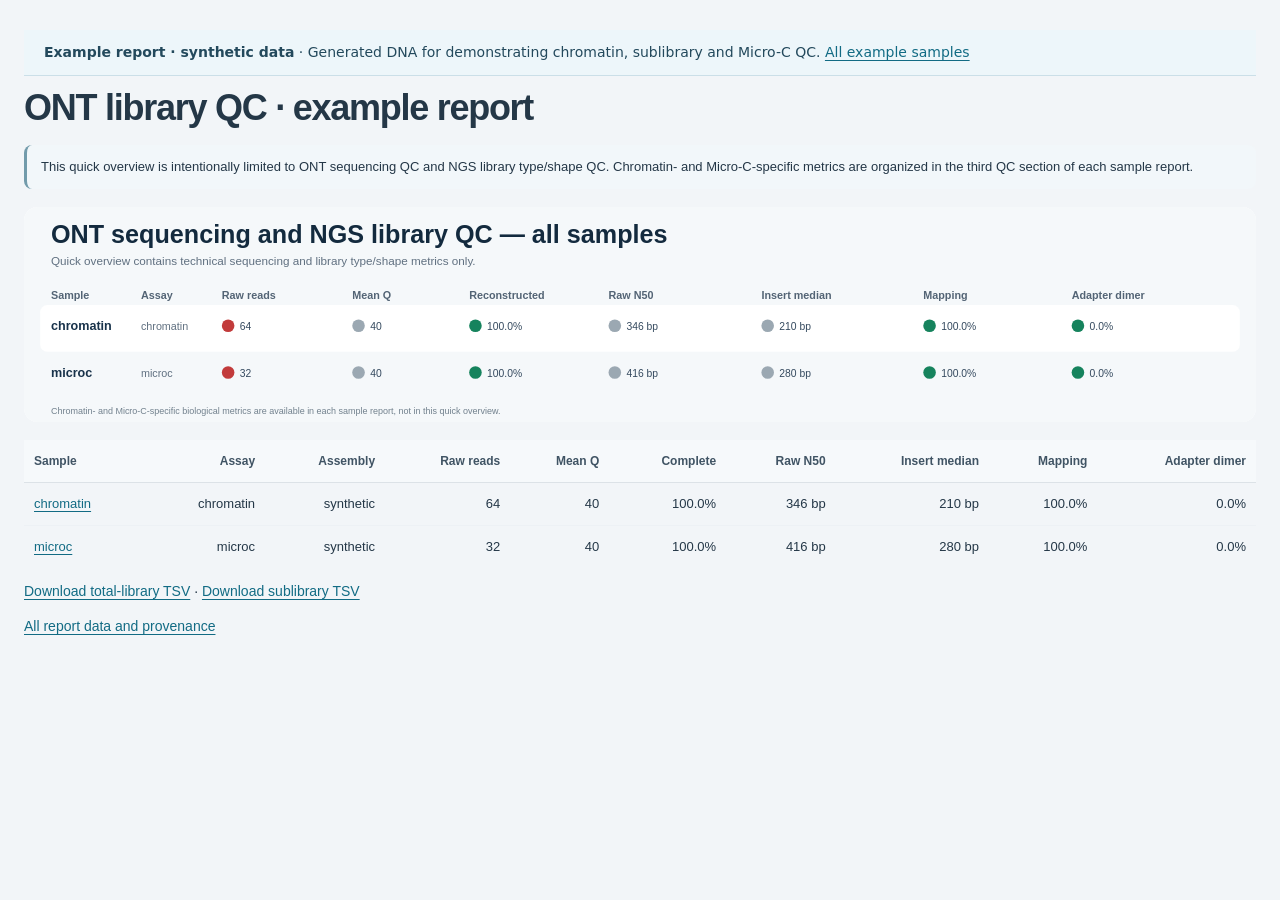
==== example_report/index.html @ fcebace3 "Add ONT library QC Snakemake workflow Initial import of a complete Snakemake-based ONT library QC pi" ====
<!doctype html><html><head><meta charset='utf-8'><title>ONT library QC</title><style>
.extension-figure{margin:22px 0;max-width:1150px}.extension-figure img{width:100%;height:auto;display:block}.extension-figure figcaption{font-weight:600;margin-bottom:8px}
.table-scroll{overflow-x:auto;max-width:100%}.profile-scope{margin:24px 0 38px}
.plot-card{margin:0;min-width:0;padding:14px;background:#fff;border:1px solid #e3e9ee;border-radius:12px}
.analysis-plots .plot-card img{height:350px;object-fit:contain}
.chromosome-detail{border:1px solid #e3e9ee;border-radius:10px;padding:12px 16px;margin:0 0 24px;background:#fafcfd}
.chromosome-detail summary{cursor:pointer;color:#405e73;font-weight:600}.chromosome-detail p{font-size:13px;color:#667783;line-height:1.5}
.chromosome-detail img{width:100%;display:block;background:white;margin-top:12px}
.metric-status{border-bottom:0!important}.metric-status:focus-visible{outline:2px solid #527a91;outline-offset:4px;border-radius:3px}
@media(max-width:760px){.profile-scope .plots,.plots{grid-template-columns:minmax(0,1fr);gap:14px}.plot-card{padding:8px}.profile-scope .analysis-plots .plot-card img{height:auto}}
:root{font-family:Arial,Helvetica,sans-serif;color:#203040;background:#fff}
body{font-family:Arial,Helvetica,sans-serif;font-size:15px;max-width:1380px;margin:28px auto;padding:0 18px;color:#222}
h1,h2,h3,table,button,input{font-family:Arial,Helvetica,sans-serif}
a{color:#176B91}.plots{display:grid;grid-template-columns:repeat(2,minmax(0,1fr));gap:22px;margin-bottom:22px}.plots img,.summary-plot{width:100%;display:block}
table{border-collapse:collapse;width:100%;font-variant-numeric:tabular-nums}th,td{border-bottom:1px solid #dce2e7;padding:9px 10px;text-align:right;vertical-align:middle}th:first-child,td:first-child{text-align:left}th{background:#f2f4f6;color:#405464}tr:hover{background:#f8fafb}
.traffic-grid{display:grid;grid-template-columns:repeat(auto-fit,minmax(280px,1fr));gap:14px;margin:18px 0}.scope-card{border:1px solid #dce3e8;border-radius:12px;padding:10px 14px;background:#fafcfd;box-shadow:0 2px 10px #1730420d}.scope-card h3{margin:3px 0 9px}.traffic{display:grid;grid-template-columns:18px 1fr auto;gap:8px;align-items:center;padding:6px 0;border-top:1px solid #edf1f3}.traffic em{font-size:12px;font-style:normal;color:#536475}.light{display:inline-block;width:13px;height:13px;border-radius:50%;box-shadow:inset 0 0 0 1px #0002,0 0 0 3px #fff}.light.green{background:#16835D}.light.amber{background:#E2A12A}.light.red{background:#C23B3B}.light.gray{background:#9BA8B2}.note{padding:12px 14px;background:#f2f6f8;border-left:4px solid #527a91;line-height:1.55}.pass{color:#177245;font-weight:700}.fail{color:#b22222;font-weight:700}.warn{color:#b06b00;font-weight:700}code{background:#eee;padding:2px 4px}
.identity-panel{display:grid;grid-template-columns:minmax(260px,.8fr) minmax(420px,1.4fr);gap:14px;margin:16px 0 18px}.identity-card{border:1px solid #dce3e8;border-radius:12px;overflow:hidden;background:white;box-shadow:0 3px 14px #17304210}.identity-card h3{margin:0;padding:11px 14px;background:linear-gradient(100deg,#173f57,#2c7180);color:white;font-size:15px}.identity-grid{display:grid;grid-template-columns:1fr 1fr}.identity-item{padding:11px 14px;border-bottom:1px solid #edf1f3}.identity-item:nth-child(odd){border-right:1px solid #edf1f3}.identity-item small{display:block;color:#6a7a86;margin-bottom:4px}.identity-item strong{color:#173042}.mode-badge{display:inline-block;padding:3px 9px;border-radius:999px;background:#e3f1ec;color:#116145;font-size:12px}.pair-table th,.pair-table td{text-align:left;padding:8px 10px;font-size:13px}.pair-table th:last-child,.pair-table td:last-child{text-align:right}.cutoff-note{padding:8px 12px;color:#667783;font-size:11px;background:#f8fafb}
.metric-tip{cursor:help;border-bottom:1px dotted #607080}.metric-tip b{font-size:11px;color:#668094}
#metric-tooltip{position:fixed;z-index:10000;box-sizing:border-box;width:310px;max-width:calc(100vw - 16px);max-height:calc(100vh - 16px);overflow:auto;padding:10px 12px;border-radius:6px;background:#173042;color:white;font-size:12px;font-weight:400;line-height:1.45;box-shadow:0 4px 15px #0003;text-align:left;pointer-events:none}
.unavailable-reason{display:block;font-size:11px;font-weight:400;color:#667783;max-width:245px;line-height:1.4}
.reference-interval{white-space:nowrap;color:#586A77;font-size:13px}.metric-cell{min-width:155px}.metric-reading{display:flex;align-items:center;gap:8px;justify-content:flex-end;font-weight:650}
@media(max-width:850px){body{margin:12px auto}.identity-panel{grid-template-columns:1fr}.metric-cell{min-width:110px}th,td{padding:7px 5px;font-size:12px}}
:root{font-family:Inter,ui-sans-serif,-apple-system,BlinkMacSystemFont,"Segoe UI",sans-serif;color:#203544;background:#f2f5f8;scroll-behavior:smooth;scroll-padding-top:85px}
body{max-width:1380px;margin:30px auto 60px;padding:0 24px;font-family:inherit;font-size:14px;line-height:1.5;color:#243747}
h1,h2,h3,table,button,input,select{font-family:inherit}h1{letter-spacing:-.035em;font-size:36px;margin:5px 0 10px}h2{font-size:23px;letter-spacing:-.025em;margin:3px 0 18px}h3{font-size:18px;color:#234253}a{color:#126b84;text-underline-offset:3px}
.report-hero{padding:30px 34px;border-radius:20px;background:linear-gradient(115deg,#173c50,#256779);color:white;box-shadow:0 10px 30px #18395016}.report-hero a{color:#c6e5ef}.report-hero .eyebrow{color:#b4d7e2}.report-hero p{margin:0;color:#cee1e8}.eyebrow{font-size:10px;letter-spacing:.13em;font-weight:750;color:#59808e}.hero-meta{display:flex;gap:12px;flex-wrap:wrap;margin-top:18px}.hero-meta span{border:1px solid #ffffff30;border-radius:20px;padding:4px 12px;font-size:12px}
.report-nav{display:flex;flex-wrap:wrap;gap:6px;position:sticky;top:0;z-index:20;background:#f2f5f8f5;backdrop-filter:blur(10px);padding:12px 0;margin:8px 0 16px;border-bottom:1px solid #dce6ed}.report-nav a{font-size:12px;font-weight:650;text-decoration:none;padding:7px 12px;border-radius:8px}.report-nav a:hover{background:#dfeaf0}
.report-section{background:#fff;border:1px solid #e0e8ee;border-radius:16px;padding:26px;margin:20px 0;box-shadow:0 3px 16px #23445605;scroll-margin-top:90px}.muted{color:#647987;font-size:13px}.report-section>p{max-width:1100px}.section-heading{margin-bottom:16px}
.scope-card{background:#fff;border:1px solid #dce7ed;border-radius:14px;padding:15px 18px;box-shadow:none}.scope-card h3{font-size:14px;color:#607a8b}.traffic{padding:10px 0;grid-template-columns:16px 1fr auto}.traffic b{font-size:13px}.traffic em{font-size:11px;text-transform:uppercase;letter-spacing:.035em}.traffic-grid{gap:16px;margin:20px 0}
.plot-card{border:1px solid #e7edf2;border-radius:12px;padding:10px}.plots{gap:20px}.profile-scope{border-top:1px solid #e4ecf1;padding-top:10px}.size-plots img{min-height:240px}.analysis-plots .plot-card img{height:340px}.custom-static{display:block;width:100%;max-width:1050px;margin:auto}
.metric-group{margin:16px 0;border:1px solid #e4ecf1;border-radius:10px;overflow:hidden}.metric-group summary{padding:13px 16px;font-weight:650;cursor:pointer;background:#f8fafc}.metric-group .table-scroll{padding:0 12px}table{font-size:13px}th{background:#f6f9fb;font-size:12px;font-weight:650;padding:12px 10px}td{padding:11px 10px;border-bottom:1px solid #edf1f5}tr:last-child td{border-bottom:0}.metric-reading{font-weight:600}.light{width:10px;height:10px;box-shadow:0 0 0 3px #f1f5f7}.metric-tip b{display:inline-flex;align-items:center;justify-content:center;width:15px;height:15px;border-radius:50%;background:#eaf1f5;color:#547789;font-size:10px}.info-icon{display:inline-flex;align-items:center;justify-content:center;border:1px solid #c5d8e2!important;width:19px;height:19px;border-radius:50%;font-size:12px;font-weight:600;margin-left:7px;color:#4d7586;vertical-align:middle}
.identity-panel{margin-bottom:20px}.identity-card{box-shadow:none}.identity-card h3{background:#f0f6f9;color:#285268;font-size:13px}.adapter-context{padding:14px 18px;background:#f0f6f9;border-radius:10px;margin:16px 0}.adapter-context code{background:#deebf2;color:#244f67;border-radius:4px}.note{border-radius:8px;background:#f2f7fa;font-size:13px;border-left:3px solid #729bab}
.custom-controls{display:flex;align-items:end;flex-wrap:wrap;gap:16px;background:#f5f8fa;padding:16px;border-radius:10px}.custom-controls label{display:grid;gap:6px;font-size:12px;color:#466677}.custom-controls label:has(input[type=checkbox]){display:block;max-width:240px}button,select{border:1px solid #c9dbe5;border-radius:7px;padding:9px 12px;background:white;color:#285166;font-size:13px}button{background:#176d85;color:white;border-color:#176d85;cursor:pointer}button:hover{background:#205366}input[type=file]{font-size:12px;max-width:290px}.report-section details>summary{cursor:pointer;color:#416678;font-size:13px}.report-section details>p{color:#667e8c;font-size:12px;line-height:1.6}#custom-output svg{width:100%;display:block}#custom-downloads{display:flex;gap:18px;padding-bottom:15px}.report-footer{color:#647987;padding:14px 5px;font-size:12px}.table-scroll{border-radius:8px}.summary-plot{background:#fff;border-radius:14px;margin:18px 0}
@media(max-width:850px){body{padding:0 12px}.report-hero{padding:22px}.report-section{padding:16px}h1{font-size:28px}.report-nav{position:relative}.size-plots img{min-height:0}.identity-panel{grid-template-columns:1fr}.plots{grid-template-columns:minmax(0,1fr)}.analysis-plots .plot-card img{height:auto}.traffic-grid{grid-template-columns:1fr}}
@media print{.report-nav,.custom-controls,#custom-downloads{display:none}.report-section,.report-hero{box-shadow:none;break-inside:avoid}body{max-width:none;background:white}.report-hero{color:#173c50;background:white}.report-hero p,.report-hero .eyebrow{color:#466677}.plots img{break-inside:avoid}details{display:block}}

.figure-link{font-size:11px;text-align:right;padding:2px 8px 4px;color:#64808d}

.library-profiles{margin-top:26px;border-top:1px solid #e1e9ee;padding-top:14px;scroll-margin-top:80px}.library-profiles>h3{font-size:20px}.fragment-caption{padding:8px 12px 0;font-size:13px;color:#285166}.fragment-caption p{margin:7px 0 12px;font-size:12px;line-height:1.55;color:#667e8c}.reference-notes{margin:15px 0}.reference-context{font-size:12px}.trace-comparison-note{padding:10px 14px;background:#f4f8fa;border-radius:8px}#library-key-metrics{margin:20px 0}

.primary-size-plots{grid-template-columns:minmax(0,1fr)!important;max-width:1020px;margin-left:auto;margin-right:auto}.primary-size-plots .plot-card{box-sizing:border-box;width:100%}.size-model-note{margin-bottom:12px}.size-profile-downloads{display:flex;flex-wrap:wrap;gap:4px 10px;justify-content:center;margin-top:-8px}
.count-based-details{border:1px solid #dce7ed;border-radius:10px;margin:18px 0 24px;overflow:hidden}.count-based-details>summary{padding:13px 16px;background:#f5f8fa;font-weight:650;cursor:pointer}.count-based-details>summary:focus-visible{outline:2px solid #126b84;outline-offset:-3px}.count-based-details>p{padding:0 16px}.count-based-details .count-size-plots{padding:0 12px 12px;margin-bottom:0}.count-size-plots .full-library-count-card{grid-column:1/-1;width:100%;max-width:1020px;box-sizing:border-box;justify-self:center}
</style></head><body><aside style="background:#edf6fa;border-bottom:1px solid #cbdfe8;padding:12px 20px;font:14px/1.5 system-ui;color:#23495c"><strong>Example report · synthetic data</strong> · Generated DNA for demonstrating chromatin, sublibrary and Micro-C QC. <a href="index.html">All example samples</a></aside><h1>ONT library QC · example report</h1><div class='note'>This quick overview is intentionally limited to ONT sequencing QC and NGS library type/shape QC. Chromatin- and Micro-C-specific metrics are organized in the third QC section of each sample report.</div><img class='summary-plot' src='assets/all_samples_qc.svg' alt='All samples technical QC summary'><table><tr><th>Sample</th><th>Assay</th><th>Assembly</th><th>Raw reads</th><th>Mean Q</th><th>Complete</th><th>Raw N50</th><th>Insert median</th><th>Mapping</th><th>Adapter dimer</th></tr><tr><td><a href='samples/chromatin.html'>chromatin</a></td><td>chromatin</td><td>synthetic</td><td>64</td><td>40</td><td>100.0%</td><td>346 bp</td><td>210 bp</td><td>100.0%</td><td>0.0%</td></tr><tr><td><a href='samples/microc.html'>microc</a></td><td>microc</td><td>synthetic</td><td>32</td><td>40</td><td>100.0%</td><td>416 bp</td><td>280 bp</td><td>100.0%</td><td>0.0%</td></tr></table><p><a href='data/summary/qc_metrics.tsv'>Download total-library TSV</a> · <a href='data/summary/sublibrary_qc_metrics.tsv'>Download sublibrary TSV</a></p><script>
(() => {
  const tip = document.createElement('div');
  tip.id = 'metric-tooltip'; tip.setAttribute('role', 'tooltip'); tip.hidden = true;
  document.body.appendChild(tip);
  let active = null;
  function hide() {
    if (active) active.removeAttribute('aria-describedby');
    active = null; tip.hidden = true;
  }
  function show(target) {
    hide(); active = target;
    tip.textContent = target.dataset.tip;
    tip.hidden = false; tip.style.left = '8px'; tip.style.top = '8px';
    target.setAttribute('aria-describedby', tip.id);
    const r = target.getBoundingClientRect(), t = tip.getBoundingClientRect();
    const w = document.documentElement.clientWidth, h = window.innerHeight;
    const left = Math.max(8, Math.min(r.left, w - t.width - 8));
    const below = r.bottom + 8;
    const top = below + t.height <= h - 8 ? below : Math.max(8, r.top - t.height - 8);
    tip.style.left = left + 'px'; tip.style.top = Math.min(top, Math.max(8, h - t.height - 8)) + 'px';
  }
  document.addEventListener('mouseover', e => { const t = e.target.closest('.metric-tip'); if (t && t !== active) show(t); });
  document.addEventListener('mouseout', e => { if (active && active.contains(e.target) && !active.contains(e.relatedTarget)) hide(); });
  document.addEventListener('focusin', e => { if (e.target.matches('.metric-tip')) show(e.target); });
  document.addEventListener('focusout', e => { if (e.target.matches('.metric-tip')) hide(); });
  document.addEventListener('click', e => { const t = e.target.closest('.metric-tip'); if (t) show(t); else hide(); });
  document.addEventListener('keydown', e => { if (e.key === 'Escape') hide(); });
  window.addEventListener('scroll', hide, true); window.addEventListener('resize', hide);
})();
</script><p><a href="downloads.html">All report data and provenance</a></p></body></html>
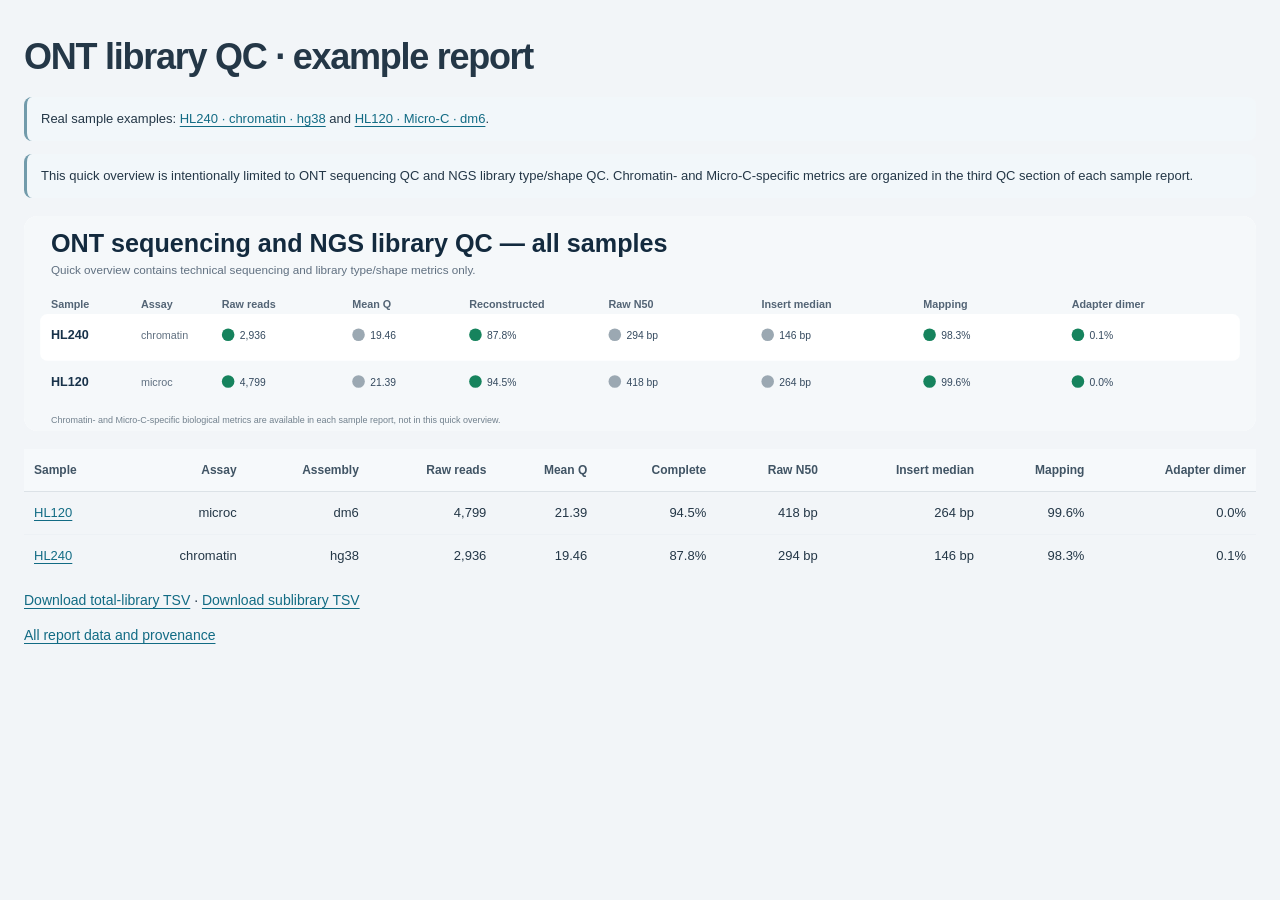
==== commit 263691d2: "Add HL120 and HL240 sample reports Add two example report HTML files: example_report/samples/HL120.h" ====
--- a/example_report/index.html
+++ b/example_report/index.html
@@ -1,4 +1,4 @@
-<!doctype html><html><head><meta charset='utf-8'><title>ONT library QC</title><style>
+<!doctype html><html><head><meta charset='utf-8'><title>ONT QC example · HL240 and HL120</title><style>
 .extension-figure{margin:22px 0;max-width:1150px}.extension-figure img{width:100%;height:auto;display:block}.extension-figure figcaption{font-weight:600;margin-bottom:8px}
 .table-scroll{overflow-x:auto;max-width:100%}.profile-scope{margin:24px 0 38px}
 .plot-card{margin:0;min-width:0;padding:14px;background:#fff;border:1px solid #e3e9ee;border-radius:12px}
@@ -40,7 +40,7 @@
 
 .primary-size-plots{grid-template-columns:minmax(0,1fr)!important;max-width:1020px;margin-left:auto;margin-right:auto}.primary-size-plots .plot-card{box-sizing:border-box;width:100%}.size-model-note{margin-bottom:12px}.size-profile-downloads{display:flex;flex-wrap:wrap;gap:4px 10px;justify-content:center;margin-top:-8px}
 .count-based-details{border:1px solid #dce7ed;border-radius:10px;margin:18px 0 24px;overflow:hidden}.count-based-details>summary{padding:13px 16px;background:#f5f8fa;font-weight:650;cursor:pointer}.count-based-details>summary:focus-visible{outline:2px solid #126b84;outline-offset:-3px}.count-based-details>p{padding:0 16px}.count-based-details .count-size-plots{padding:0 12px 12px;margin-bottom:0}.count-size-plots .full-library-count-card{grid-column:1/-1;width:100%;max-width:1020px;box-sizing:border-box;justify-self:center}
-</style></head><body><aside style="background:#edf6fa;border-bottom:1px solid #cbdfe8;padding:12px 20px;font:14px/1.5 system-ui;color:#23495c"><strong>Example report · synthetic data</strong> · Generated DNA for demonstrating chromatin, sublibrary and Micro-C QC. <a href="index.html">All example samples</a></aside><h1>ONT library QC · example report</h1><div class='note'>This quick overview is intentionally limited to ONT sequencing QC and NGS library type/shape QC. Chromatin- and Micro-C-specific metrics are organized in the third QC section of each sample report.</div><img class='summary-plot' src='assets/all_samples_qc.svg' alt='All samples technical QC summary'><table><tr><th>Sample</th><th>Assay</th><th>Assembly</th><th>Raw reads</th><th>Mean Q</th><th>Complete</th><th>Raw N50</th><th>Insert median</th><th>Mapping</th><th>Adapter dimer</th></tr><tr><td><a href='samples/chromatin.html'>chromatin</a></td><td>chromatin</td><td>synthetic</td><td>64</td><td>40</td><td>100.0%</td><td>346 bp</td><td>210 bp</td><td>100.0%</td><td>0.0%</td></tr><tr><td><a href='samples/microc.html'>microc</a></td><td>microc</td><td>synthetic</td><td>32</td><td>40</td><td>100.0%</td><td>416 bp</td><td>280 bp</td><td>100.0%</td><td>0.0%</td></tr></table><p><a href='data/summary/qc_metrics.tsv'>Download total-library TSV</a> · <a href='data/summary/sublibrary_qc_metrics.tsv'>Download sublibrary TSV</a></p><script>
+</style></head><body><h1>ONT library QC · example report</h1><p class='note'>Real sample examples: <a href='samples/HL240.html'>HL240 · chromatin · hg38</a> and <a href='samples/HL120.html'>HL120 · Micro-C · dm6</a>.</p><div class='note'>This quick overview is intentionally limited to ONT sequencing QC and NGS library type/shape QC. Chromatin- and Micro-C-specific metrics are organized in the third QC section of each sample report.</div><img class='summary-plot' src='assets/all_samples_qc.svg' alt='All samples technical QC summary'><table><tr><th>Sample</th><th>Assay</th><th>Assembly</th><th>Raw reads</th><th>Mean Q</th><th>Complete</th><th>Raw N50</th><th>Insert median</th><th>Mapping</th><th>Adapter dimer</th></tr><tr><td><a href='samples/HL120.html'>HL120</a></td><td>microc</td><td>dm6</td><td>4,799</td><td>21.39</td><td>94.5%</td><td>418 bp</td><td>264 bp</td><td>99.6%</td><td>0.0%</td></tr><tr><td><a href='samples/HL240.html'>HL240</a></td><td>chromatin</td><td>hg38</td><td>2,936</td><td>19.46</td><td>87.8%</td><td>294 bp</td><td>146 bp</td><td>98.3%</td><td>0.1%</td></tr></table><p><a href='data/summary/qc_metrics.tsv'>Download total-library TSV</a> · <a href='data/summary/sublibrary_qc_metrics.tsv'>Download sublibrary TSV</a></p><script>
 (() => {
   const tip = document.createElement('div');
   tip.id = 'metric-tooltip'; tip.setAttribute('role', 'tooltip'); tip.hidden = true;
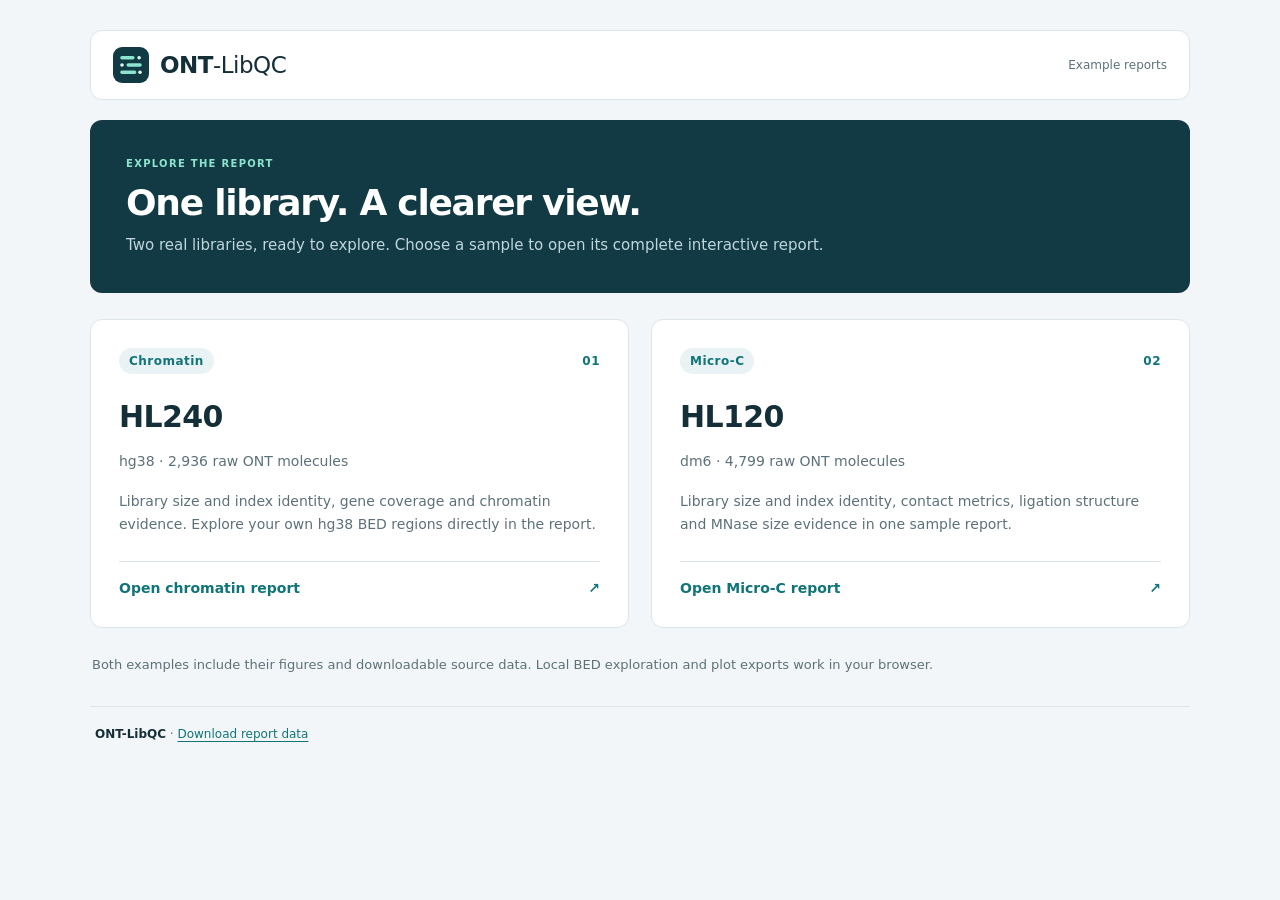
==== commit 04683f14: "Add ONT-LibQC web portal and branding Introduce a self-hosted web portal and deployment toolchain: a" ====
--- a/example_report/index.html
+++ b/example_report/index.html
@@ -1,73 +1,75 @@
-<!doctype html><html><head><meta charset='utf-8'><title>ONT QC example · HL240 and HL120</title><style>
-.extension-figure{margin:22px 0;max-width:1150px}.extension-figure img{width:100%;height:auto;display:block}.extension-figure figcaption{font-weight:600;margin-bottom:8px}
-.table-scroll{overflow-x:auto;max-width:100%}.profile-scope{margin:24px 0 38px}
-.plot-card{margin:0;min-width:0;padding:14px;background:#fff;border:1px solid #e3e9ee;border-radius:12px}
-.analysis-plots .plot-card img{height:350px;object-fit:contain}
-.chromosome-detail{border:1px solid #e3e9ee;border-radius:10px;padding:12px 16px;margin:0 0 24px;background:#fafcfd}
-.chromosome-detail summary{cursor:pointer;color:#405e73;font-weight:600}.chromosome-detail p{font-size:13px;color:#667783;line-height:1.5}
-.chromosome-detail img{width:100%;display:block;background:white;margin-top:12px}
-.metric-status{border-bottom:0!important}.metric-status:focus-visible{outline:2px solid #527a91;outline-offset:4px;border-radius:3px}
-@media(max-width:760px){.profile-scope .plots,.plots{grid-template-columns:minmax(0,1fr);gap:14px}.plot-card{padding:8px}.profile-scope .analysis-plots .plot-card img{height:auto}}
-:root{font-family:Arial,Helvetica,sans-serif;color:#203040;background:#fff}
-body{font-family:Arial,Helvetica,sans-serif;font-size:15px;max-width:1380px;margin:28px auto;padding:0 18px;color:#222}
-h1,h2,h3,table,button,input{font-family:Arial,Helvetica,sans-serif}
-a{color:#176B91}.plots{display:grid;grid-template-columns:repeat(2,minmax(0,1fr));gap:22px;margin-bottom:22px}.plots img,.summary-plot{width:100%;display:block}
-table{border-collapse:collapse;width:100%;font-variant-numeric:tabular-nums}th,td{border-bottom:1px solid #dce2e7;padding:9px 10px;text-align:right;vertical-align:middle}th:first-child,td:first-child{text-align:left}th{background:#f2f4f6;color:#405464}tr:hover{background:#f8fafb}
-.traffic-grid{display:grid;grid-template-columns:repeat(auto-fit,minmax(280px,1fr));gap:14px;margin:18px 0}.scope-card{border:1px solid #dce3e8;border-radius:12px;padding:10px 14px;background:#fafcfd;box-shadow:0 2px 10px #1730420d}.scope-card h3{margin:3px 0 9px}.traffic{display:grid;grid-template-columns:18px 1fr auto;gap:8px;align-items:center;padding:6px 0;border-top:1px solid #edf1f3}.traffic em{font-size:12px;font-style:normal;color:#536475}.light{display:inline-block;width:13px;height:13px;border-radius:50%;box-shadow:inset 0 0 0 1px #0002,0 0 0 3px #fff}.light.green{background:#16835D}.light.amber{background:#E2A12A}.light.red{background:#C23B3B}.light.gray{background:#9BA8B2}.note{padding:12px 14px;background:#f2f6f8;border-left:4px solid #527a91;line-height:1.55}.pass{color:#177245;font-weight:700}.fail{color:#b22222;font-weight:700}.warn{color:#b06b00;font-weight:700}code{background:#eee;padding:2px 4px}
-.identity-panel{display:grid;grid-template-columns:minmax(260px,.8fr) minmax(420px,1.4fr);gap:14px;margin:16px 0 18px}.identity-card{border:1px solid #dce3e8;border-radius:12px;overflow:hidden;background:white;box-shadow:0 3px 14px #17304210}.identity-card h3{margin:0;padding:11px 14px;background:linear-gradient(100deg,#173f57,#2c7180);color:white;font-size:15px}.identity-grid{display:grid;grid-template-columns:1fr 1fr}.identity-item{padding:11px 14px;border-bottom:1px solid #edf1f3}.identity-item:nth-child(odd){border-right:1px solid #edf1f3}.identity-item small{display:block;color:#6a7a86;margin-bottom:4px}.identity-item strong{color:#173042}.mode-badge{display:inline-block;padding:3px 9px;border-radius:999px;background:#e3f1ec;color:#116145;font-size:12px}.pair-table th,.pair-table td{text-align:left;padding:8px 10px;font-size:13px}.pair-table th:last-child,.pair-table td:last-child{text-align:right}.cutoff-note{padding:8px 12px;color:#667783;font-size:11px;background:#f8fafb}
-.metric-tip{cursor:help;border-bottom:1px dotted #607080}.metric-tip b{font-size:11px;color:#668094}
-#metric-tooltip{position:fixed;z-index:10000;box-sizing:border-box;width:310px;max-width:calc(100vw - 16px);max-height:calc(100vh - 16px);overflow:auto;padding:10px 12px;border-radius:6px;background:#173042;color:white;font-size:12px;font-weight:400;line-height:1.45;box-shadow:0 4px 15px #0003;text-align:left;pointer-events:none}
-.unavailable-reason{display:block;font-size:11px;font-weight:400;color:#667783;max-width:245px;line-height:1.4}
-.reference-interval{white-space:nowrap;color:#586A77;font-size:13px}.metric-cell{min-width:155px}.metric-reading{display:flex;align-items:center;gap:8px;justify-content:flex-end;font-weight:650}
-@media(max-width:850px){body{margin:12px auto}.identity-panel{grid-template-columns:1fr}.metric-cell{min-width:110px}th,td{padding:7px 5px;font-size:12px}}
-:root{font-family:Inter,ui-sans-serif,-apple-system,BlinkMacSystemFont,"Segoe UI",sans-serif;color:#203544;background:#f2f5f8;scroll-behavior:smooth;scroll-padding-top:85px}
-body{max-width:1380px;margin:30px auto 60px;padding:0 24px;font-family:inherit;font-size:14px;line-height:1.5;color:#243747}
-h1,h2,h3,table,button,input,select{font-family:inherit}h1{letter-spacing:-.035em;font-size:36px;margin:5px 0 10px}h2{font-size:23px;letter-spacing:-.025em;margin:3px 0 18px}h3{font-size:18px;color:#234253}a{color:#126b84;text-underline-offset:3px}
-.report-hero{padding:30px 34px;border-radius:20px;background:linear-gradient(115deg,#173c50,#256779);color:white;box-shadow:0 10px 30px #18395016}.report-hero a{color:#c6e5ef}.report-hero .eyebrow{color:#b4d7e2}.report-hero p{margin:0;color:#cee1e8}.eyebrow{font-size:10px;letter-spacing:.13em;font-weight:750;color:#59808e}.hero-meta{display:flex;gap:12px;flex-wrap:wrap;margin-top:18px}.hero-meta span{border:1px solid #ffffff30;border-radius:20px;padding:4px 12px;font-size:12px}
-.report-nav{display:flex;flex-wrap:wrap;gap:6px;position:sticky;top:0;z-index:20;background:#f2f5f8f5;backdrop-filter:blur(10px);padding:12px 0;margin:8px 0 16px;border-bottom:1px solid #dce6ed}.report-nav a{font-size:12px;font-weight:650;text-decoration:none;padding:7px 12px;border-radius:8px}.report-nav a:hover{background:#dfeaf0}
-.report-section{background:#fff;border:1px solid #e0e8ee;border-radius:16px;padding:26px;margin:20px 0;box-shadow:0 3px 16px #23445605;scroll-margin-top:90px}.muted{color:#647987;font-size:13px}.report-section>p{max-width:1100px}.section-heading{margin-bottom:16px}
-.scope-card{background:#fff;border:1px solid #dce7ed;border-radius:14px;padding:15px 18px;box-shadow:none}.scope-card h3{font-size:14px;color:#607a8b}.traffic{padding:10px 0;grid-template-columns:16px 1fr auto}.traffic b{font-size:13px}.traffic em{font-size:11px;text-transform:uppercase;letter-spacing:.035em}.traffic-grid{gap:16px;margin:20px 0}
-.plot-card{border:1px solid #e7edf2;border-radius:12px;padding:10px}.plots{gap:20px}.profile-scope{border-top:1px solid #e4ecf1;padding-top:10px}.size-plots img{min-height:240px}.analysis-plots .plot-card img{height:340px}.custom-static{display:block;width:100%;max-width:1050px;margin:auto}
-.metric-group{margin:16px 0;border:1px solid #e4ecf1;border-radius:10px;overflow:hidden}.metric-group summary{padding:13px 16px;font-weight:650;cursor:pointer;background:#f8fafc}.metric-group .table-scroll{padding:0 12px}table{font-size:13px}th{background:#f6f9fb;font-size:12px;font-weight:650;padding:12px 10px}td{padding:11px 10px;border-bottom:1px solid #edf1f5}tr:last-child td{border-bottom:0}.metric-reading{font-weight:600}.light{width:10px;height:10px;box-shadow:0 0 0 3px #f1f5f7}.metric-tip b{display:inline-flex;align-items:center;justify-content:center;width:15px;height:15px;border-radius:50%;background:#eaf1f5;color:#547789;font-size:10px}.info-icon{display:inline-flex;align-items:center;justify-content:center;border:1px solid #c5d8e2!important;width:19px;height:19px;border-radius:50%;font-size:12px;font-weight:600;margin-left:7px;color:#4d7586;vertical-align:middle}
-.identity-panel{margin-bottom:20px}.identity-card{box-shadow:none}.identity-card h3{background:#f0f6f9;color:#285268;font-size:13px}.adapter-context{padding:14px 18px;background:#f0f6f9;border-radius:10px;margin:16px 0}.adapter-context code{background:#deebf2;color:#244f67;border-radius:4px}.note{border-radius:8px;background:#f2f7fa;font-size:13px;border-left:3px solid #729bab}
-.custom-controls{display:flex;align-items:end;flex-wrap:wrap;gap:16px;background:#f5f8fa;padding:16px;border-radius:10px}.custom-controls label{display:grid;gap:6px;font-size:12px;color:#466677}.custom-controls label:has(input[type=checkbox]){display:block;max-width:240px}button,select{border:1px solid #c9dbe5;border-radius:7px;padding:9px 12px;background:white;color:#285166;font-size:13px}button{background:#176d85;color:white;border-color:#176d85;cursor:pointer}button:hover{background:#205366}input[type=file]{font-size:12px;max-width:290px}.report-section details>summary{cursor:pointer;color:#416678;font-size:13px}.report-section details>p{color:#667e8c;font-size:12px;line-height:1.6}#custom-output svg{width:100%;display:block}#custom-downloads{display:flex;gap:18px;padding-bottom:15px}.report-footer{color:#647987;padding:14px 5px;font-size:12px}.table-scroll{border-radius:8px}.summary-plot{background:#fff;border-radius:14px;margin:18px 0}
+<!doctype html>
+<html lang="en"><head><meta charset="utf-8"><meta name="viewport" content="width=device-width,initial-scale=1">
+<title>Example reports · ONT-LibQC</title><link rel="icon" type="image/svg+xml" href="assets/ont-libqc-mark.svg">
+<style>/* Palette and type match portal/static/style.css; all assets work offline. */
+:root{color-scheme:light;--ink:#152f39;--muted:#5d717a;--line:#dce5e9;--blue:#117478;--deep:#123a45;--wash:#f2f6f8;--white:#fff;--mint:#8ce4ce;font-family:Inter,ui-sans-serif,system-ui,-apple-system,BlinkMacSystemFont,"Segoe UI",sans-serif;color:var(--ink);background:var(--wash);scroll-behavior:smooth;scroll-padding-top:85px}
+body{max-width:1380px;margin:30px auto 60px;padding:0 24px;font-family:inherit;font-size:14px;line-height:1.5;color:var(--ink)}
+h1,h2,h3,table,button,input,select{font-family:inherit}h1{letter-spacing:-.035em;font-size:36px;font-weight:650;margin:5px 0 10px}h2{font-size:23px;letter-spacing:-.025em;margin:3px 0 18px}h3{font-size:18px;color:var(--deep)}a{color:var(--blue);text-underline-offset:3px}
+.report-hero{padding:30px 34px;border-radius:12px;background:var(--deep);color:var(--white)}.report-hero a{color:#e0faf3}.report-hero .eyebrow{color:var(--mint)}.report-hero p{margin:0;color:#c0d6dc}.eyebrow{font-size:10px;letter-spacing:.13em;font-weight:750;color:var(--blue)}.hero-meta{display:flex;gap:12px;flex-wrap:wrap;margin-top:18px}.hero-meta span{border:1px solid #ffffff30;border-radius:20px;padding:4px 12px;font-size:12px}
+.report-nav{display:flex;flex-wrap:wrap;gap:6px;position:sticky;top:0;z-index:20;background:#f2f6f8f5;backdrop-filter:blur(10px);padding:12px 0;margin:8px 0 16px;border-bottom:1px solid var(--line)}.report-nav a{font-size:12px;font-weight:650;text-decoration:none;padding:7px 12px;border-radius:8px}.report-nav a:hover{background:#e9f2f4}
+.report-section{background:#fff;border:1px solid var(--line);border-radius:12px;padding:26px;margin:20px 0;scroll-margin-top:90px}.muted{color:var(--muted);font-size:13px}.report-section>p{max-width:1100px}.section-heading{margin-bottom:16px}
+.scope-card{background:#fff;border:1px solid var(--line);border-radius:14px;padding:15px 18px;box-shadow:none}.scope-card h3{font-size:14px;color:var(--muted)}.traffic{padding:10px 0;grid-template-columns:16px 1fr auto}.traffic b{font-size:13px}.traffic em{font-size:11px;text-transform:uppercase;letter-spacing:.035em}.traffic-grid{gap:16px;margin:20px 0}
+.plot-card{border:1px solid var(--line);border-radius:12px;padding:10px}.plots{gap:20px}.profile-scope{border-top:1px solid var(--line);padding-top:10px}.size-plots img{min-height:240px}.analysis-plots .plot-card img{height:340px}.custom-static{display:block;width:100%;max-width:1050px;margin:auto}
+.metric-group{margin:16px 0;border:1px solid var(--line);border-radius:10px;overflow:hidden}.metric-group summary{padding:13px 16px;font-weight:650;cursor:pointer;background:#f8fbfc}.metric-group .table-scroll{padding:0 12px}table{font-size:13px}th{background:#f6f9fa;font-size:12px;font-weight:650;padding:12px 10px}td{padding:11px 10px;border-bottom:1px solid #edf2f4}tr:last-child td{border-bottom:0}.metric-reading{font-weight:600}.light{width:10px;height:10px;box-shadow:0 0 0 3px var(--wash)}.metric-tip b{display:inline-flex;align-items:center;justify-content:center;width:15px;height:15px;border-radius:50%;background:#e9f2f4;color:var(--muted);font-size:10px}.info-icon{display:inline-flex;align-items:center;justify-content:center;border:1px solid #bdd3d9!important;width:19px;height:19px;border-radius:50%;font-size:12px;font-weight:600;margin-left:7px;color:var(--blue);vertical-align:middle}
+.identity-panel{margin-bottom:20px}.identity-card{box-shadow:none}.identity-card h3{background:#edf5f5;color:var(--deep);font-size:13px}.adapter-context{padding:14px 18px;background:#edf5f5;border-radius:10px;margin:16px 0}.adapter-context code{background:#e0eeee;color:var(--deep);border-radius:4px}.note{border-radius:8px;background:#edf5f5;font-size:13px;border-left:3px solid var(--blue)}
+.custom-controls{display:flex;align-items:end;flex-wrap:wrap;gap:16px;background:#f6f9fa;padding:16px;border-radius:10px}.custom-controls label{display:grid;gap:6px;font-size:12px;color:var(--muted)}.custom-controls label:has(input[type=checkbox]){display:block;max-width:240px}button,select{border:1px solid var(--line);border-radius:7px;padding:9px 12px;background:white;color:var(--deep);font-size:13px}button{background:var(--blue);color:white;border-color:var(--blue);cursor:pointer}button:hover{background:var(--deep)}input[type=file]{font-size:12px;max-width:290px}.report-section details>summary{cursor:pointer;color:var(--blue);font-size:13px}.report-section details>p{color:var(--muted);font-size:12px;line-height:1.6}#custom-output svg{width:100%;display:block}#custom-downloads{display:flex;gap:18px;padding-bottom:15px}.report-footer{color:var(--muted);padding:14px 5px;font-size:12px}.table-scroll{border-radius:8px}.summary-plot{background:#fff;border-radius:14px;margin:18px 0}
 @media(max-width:850px){body{padding:0 12px}.report-hero{padding:22px}.report-section{padding:16px}h1{font-size:28px}.report-nav{position:relative}.size-plots img{min-height:0}.identity-panel{grid-template-columns:1fr}.plots{grid-template-columns:minmax(0,1fr)}.analysis-plots .plot-card img{height:auto}.traffic-grid{grid-template-columns:1fr}}
-@media print{.report-nav,.custom-controls,#custom-downloads{display:none}.report-section,.report-hero{box-shadow:none;break-inside:avoid}body{max-width:none;background:white}.report-hero{color:#173c50;background:white}.report-hero p,.report-hero .eyebrow{color:#466677}.plots img{break-inside:avoid}details{display:block}}
+@media print{.report-nav,.custom-controls,#custom-downloads{display:none}.report-section,.report-hero{box-shadow:none;break-inside:avoid}body{max-width:none;background:white}.report-hero{color:var(--deep);background:white}.report-hero p,.report-hero .eyebrow{color:var(--muted)}.plots img{break-inside:avoid}details{display:block}}
 
-.figure-link{font-size:11px;text-align:right;padding:2px 8px 4px;color:#64808d}
+.figure-link{font-size:11px;text-align:right;padding:2px 8px 4px;color:var(--muted)}
 
-.library-profiles{margin-top:26px;border-top:1px solid #e1e9ee;padding-top:14px;scroll-margin-top:80px}.library-profiles>h3{font-size:20px}.fragment-caption{padding:8px 12px 0;font-size:13px;color:#285166}.fragment-caption p{margin:7px 0 12px;font-size:12px;line-height:1.55;color:#667e8c}.reference-notes{margin:15px 0}.reference-context{font-size:12px}.trace-comparison-note{padding:10px 14px;background:#f4f8fa;border-radius:8px}#library-key-metrics{margin:20px 0}
+.library-profiles{margin-top:26px;border-top:1px solid var(--line);padding-top:14px;scroll-margin-top:80px}.library-profiles>h3{font-size:20px}.fragment-caption{padding:8px 12px 0;font-size:13px;color:var(--deep)}.fragment-caption p{margin:7px 0 12px;font-size:12px;line-height:1.55;color:var(--muted)}.reference-notes{margin:15px 0}.reference-context{font-size:12px}.trace-comparison-note{padding:10px 14px;background:#f6f9fa;border-radius:8px}#library-key-metrics{margin:20px 0}
 
 .primary-size-plots{grid-template-columns:minmax(0,1fr)!important;max-width:1020px;margin-left:auto;margin-right:auto}.primary-size-plots .plot-card{box-sizing:border-box;width:100%}.size-model-note{margin-bottom:12px}.size-profile-downloads{display:flex;flex-wrap:wrap;gap:4px 10px;justify-content:center;margin-top:-8px}
-.count-based-details{border:1px solid #dce7ed;border-radius:10px;margin:18px 0 24px;overflow:hidden}.count-based-details>summary{padding:13px 16px;background:#f5f8fa;font-weight:650;cursor:pointer}.count-based-details>summary:focus-visible{outline:2px solid #126b84;outline-offset:-3px}.count-based-details>p{padding:0 16px}.count-based-details .count-size-plots{padding:0 12px 12px;margin-bottom:0}.count-size-plots .full-library-count-card{grid-column:1/-1;width:100%;max-width:1020px;box-sizing:border-box;justify-self:center}
-</style></head><body><h1>ONT library QC · example report</h1><p class='note'>Real sample examples: <a href='samples/HL240.html'>HL240 · chromatin · hg38</a> and <a href='samples/HL120.html'>HL120 · Micro-C · dm6</a>.</p><div class='note'>This quick overview is intentionally limited to ONT sequencing QC and NGS library type/shape QC. Chromatin- and Micro-C-specific metrics are organized in the third QC section of each sample report.</div><img class='summary-plot' src='assets/all_samples_qc.svg' alt='All samples technical QC summary'><table><tr><th>Sample</th><th>Assay</th><th>Assembly</th><th>Raw reads</th><th>Mean Q</th><th>Complete</th><th>Raw N50</th><th>Insert median</th><th>Mapping</th><th>Adapter dimer</th></tr><tr><td><a href='samples/HL120.html'>HL120</a></td><td>microc</td><td>dm6</td><td>4,799</td><td>21.39</td><td>94.5%</td><td>418 bp</td><td>264 bp</td><td>99.6%</td><td>0.0%</td></tr><tr><td><a href='samples/HL240.html'>HL240</a></td><td>chromatin</td><td>hg38</td><td>2,936</td><td>19.46</td><td>87.8%</td><td>294 bp</td><td>146 bp</td><td>98.3%</td><td>0.1%</td></tr></table><p><a href='data/summary/qc_metrics.tsv'>Download total-library TSV</a> · <a href='data/summary/sublibrary_qc_metrics.tsv'>Download sublibrary TSV</a></p><script>
-(() => {
-  const tip = document.createElement('div');
-  tip.id = 'metric-tooltip'; tip.setAttribute('role', 'tooltip'); tip.hidden = true;
-  document.body.appendChild(tip);
-  let active = null;
-  function hide() {
-    if (active) active.removeAttribute('aria-describedby');
-    active = null; tip.hidden = true;
-  }
-  function show(target) {
-    hide(); active = target;
-    tip.textContent = target.dataset.tip;
-    tip.hidden = false; tip.style.left = '8px'; tip.style.top = '8px';
-    target.setAttribute('aria-describedby', tip.id);
-    const r = target.getBoundingClientRect(), t = tip.getBoundingClientRect();
-    const w = document.documentElement.clientWidth, h = window.innerHeight;
-    const left = Math.max(8, Math.min(r.left, w - t.width - 8));
-    const below = r.bottom + 8;
-    const top = below + t.height <= h - 8 ? below : Math.max(8, r.top - t.height - 8);
-    tip.style.left = left + 'px'; tip.style.top = Math.min(top, Math.max(8, h - t.height - 8)) + 'px';
-  }
-  document.addEventListener('mouseover', e => { const t = e.target.closest('.metric-tip'); if (t && t !== active) show(t); });
-  document.addEventListener('mouseout', e => { if (active && active.contains(e.target) && !active.contains(e.relatedTarget)) hide(); });
-  document.addEventListener('focusin', e => { if (e.target.matches('.metric-tip')) show(e.target); });
-  document.addEventListener('focusout', e => { if (e.target.matches('.metric-tip')) hide(); });
-  document.addEventListener('click', e => { const t = e.target.closest('.metric-tip'); if (t) show(t); else hide(); });
-  document.addEventListener('keydown', e => { if (e.key === 'Escape') hide(); });
-  window.addEventListener('scroll', hide, true); window.addEventListener('resize', hide);
-})();
-</script><p><a href="downloads.html">All report data and provenance</a></p></body></html>+.count-based-details{border:1px solid var(--line);border-radius:10px;margin:18px 0 24px;overflow:hidden}.count-based-details>summary{padding:13px 16px;background:#f6f9fa;font-weight:650;cursor:pointer}.count-based-details>summary:focus-visible{outline:2px solid var(--blue);outline-offset:-3px}.count-based-details>p{padding:0 16px}.count-based-details .count-size-plots{padding:0 12px 12px;margin-bottom:0}.count-size-plots .full-library-count-card{grid-column:1/-1;width:100%;max-width:1020px;box-sizing:border-box;justify-self:center}
+
+/* Shared masthead, example entry points and download directory. */
+.report-brand{display:flex;align-items:center;justify-content:space-between;gap:18px;background:var(--white);border:1px solid var(--line);border-radius:12px;padding:16px 22px;margin-bottom:20px}
+.brand-name{display:flex;align-items:center;gap:11px;font-size:23px;font-weight:750;letter-spacing:-.5px;white-space:nowrap;color:var(--ink)}
+.brand-name img{display:block;flex-shrink:0}.brand-light{font-weight:430}
+.brand-context{font-size:12px;color:var(--muted);text-align:right}
+.report-hero h1{line-height:1.2}.report-hero .eyebrow{display:block;margin-bottom:10px}
+.report-footer{border-top:1px solid var(--line);margin-top:30px;padding:18px 5px}
+.report-footer strong{color:var(--ink)}.report-footer details>summary{cursor:pointer}
+.report-nav a:focus-visible,button:focus-visible,select:focus-visible,input:focus-visible{outline:2px solid var(--blue);outline-offset:3px}
+body.report-directory{max-width:1100px;font-size:15px}
+.report-directory .report-hero{padding:36px}.report-directory .report-section{margin-top:0}
+.example-grid{display:grid;grid-template-columns:repeat(2,minmax(0,1fr));gap:22px;margin:26px 0}
+.example-card{display:flex;flex-direction:column;gap:12px;padding:28px;border:1px solid var(--line);border-radius:12px;background:var(--white);color:var(--ink);text-decoration:none;transition:border-color .15s,box-shadow .15s}
+.example-card:hover{border-color:var(--blue);box-shadow:0 4px 18px #123a450b}
+.example-card:focus-visible{outline:3px solid var(--blue);outline-offset:4px}
+.example-card h2{font-size:30px;font-weight:650;margin:0;letter-spacing:-.6px}
+.example-card p{margin:0;color:var(--muted);font-size:14px}
+.card-heading{display:flex;align-items:center;justify-content:space-between;gap:16px;color:var(--blue);font-size:12px;font-weight:650;letter-spacing:.04em;margin-bottom:8px}
+.sample-kind{padding:4px 10px;border-radius:20px;background:#e9f2f4}
+.card-description{line-height:1.7;padding:6px 0 12px;flex:1}
+.card-action{border-top:1px solid var(--line);padding-top:16px;font-size:14px;font-weight:650;color:var(--blue);display:flex;justify-content:space-between}
+.directory-note{color:var(--muted);font-size:13px;line-height:1.7;margin:24px 2px}
+.download-list{display:grid;grid-template-columns:repeat(2,minmax(0,1fr));gap:0 26px;list-style:none;padding:0;margin:20px 0 0}
+.download-list li{border-top:1px solid var(--line);min-width:0}
+.download-list a{display:block;padding:14px 6px;overflow-wrap:anywhere;font:12px/1.65 ui-monospace,SFMono-Regular,Consolas,monospace;text-decoration:none}
+.download-list a:hover{background:var(--wash);text-decoration:underline}.download-list a:focus-visible{outline:2px solid var(--blue);outline-offset:1px}
+@media(max-width:650px){.example-grid,.download-list{grid-template-columns:minmax(0,1fr)}.report-brand{padding:14px 16px}.report-directory .report-hero{padding:26px 22px}.example-card{padding:24px}.brand-name{font-size:21px}}
+@media(max-width:400px){.brand-context{display:none}}
+@media(prefers-reduced-motion:reduce){:root{scroll-behavior:auto}.example-card{transition:none}}
+@media print{.report-brand{border:0;padding:0}.report-hero .hero-meta span{border-color:var(--line)}.example-card{break-inside:avoid}.download-list{display:block}}
+</style></head>
+<body class="report-directory">
+<div class="report-brand"><div class="brand-name"><img src="assets/ont-libqc-mark.svg" width="36" height="36" alt=""><span>ONT<span class="brand-light">-LibQC</span></span></div><span class="brand-context">Example reports</span></div>
+<main>
+<header class="report-hero"><span class="eyebrow">EXPLORE THE REPORT</span><h1>One library. A clearer view.</h1>
+<p>Two real libraries, ready to explore. Choose a sample to open its complete interactive report.</p></header>
+<div class="example-grid">
+<a class="example-card" href="samples/HL240.html"><div class="card-heading"><span class="sample-kind">Chromatin</span><span aria-hidden="true">01</span></div>
+<h2>HL240</h2><p>hg38 · 2,936 raw ONT molecules</p>
+<p class="card-description">Library size and index identity, gene coverage and chromatin evidence. Explore your own hg38 BED regions directly in the report.</p>
+<span class="card-action">Open chromatin report <span aria-hidden="true">↗</span></span></a>
+<a class="example-card" href="samples/HL120.html"><div class="card-heading"><span class="sample-kind">Micro-C</span><span aria-hidden="true">02</span></div>
+<h2>HL120</h2><p>dm6 · 4,799 raw ONT molecules</p>
+<p class="card-description">Library size and index identity, contact metrics, ligation structure and MNase size evidence in one sample report.</p>
+<span class="card-action">Open Micro-C report <span aria-hidden="true">↗</span></span></a>
+</div>
+<p class="directory-note">Both examples include their figures and downloadable source data. Local BED exploration and plot exports work in your browser.</p>
+</main>
+<footer class="report-footer"><strong>ONT-LibQC</strong> · <a href="downloads.html">Download report data</a></footer>
+</body></html>
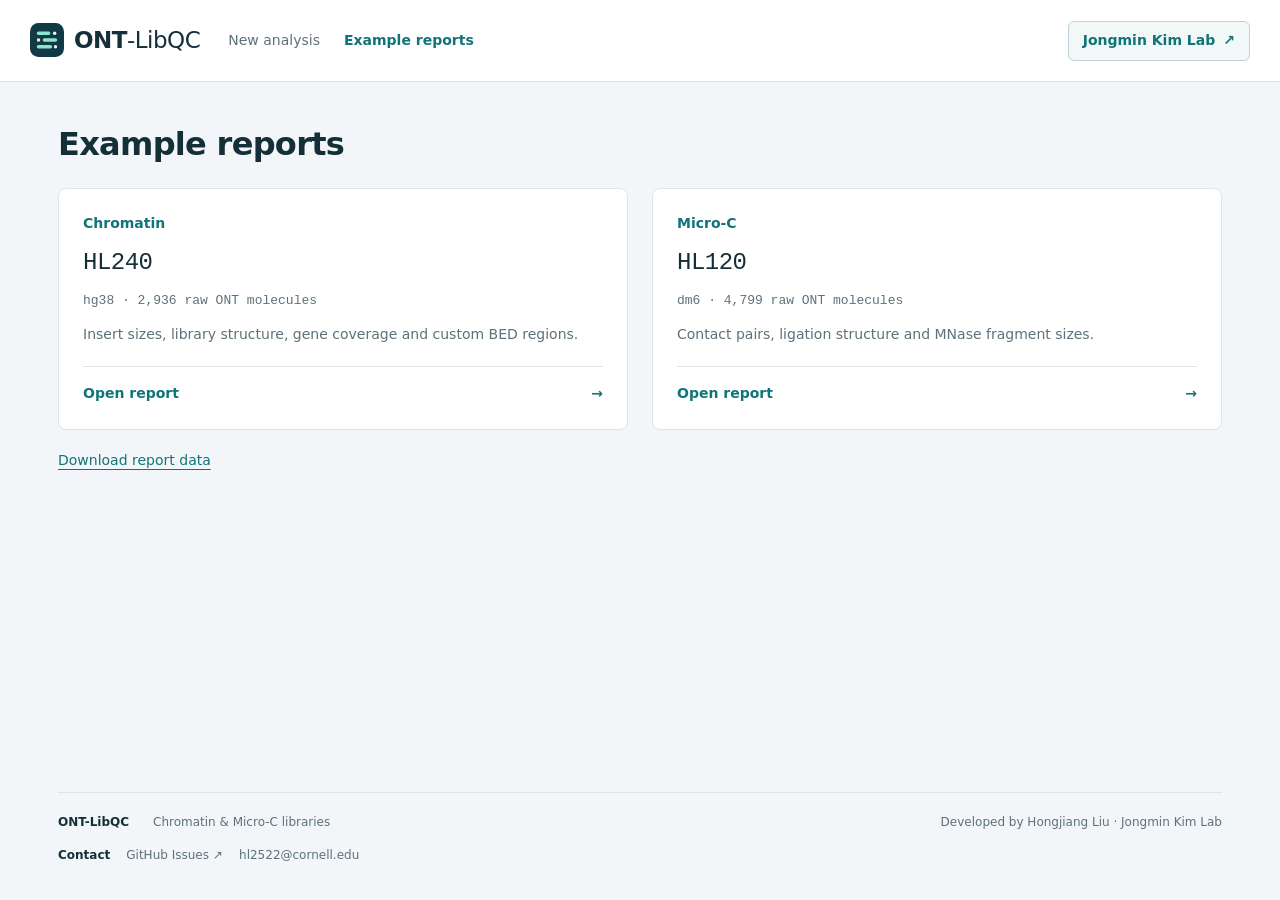
==== commit 064615f0: "Refine portal UI and add optional BWA-MEM alignment" ====
--- a/example_report/index.html
+++ b/example_report/index.html
@@ -1,75 +1,99 @@
 <!doctype html>
-<html lang="en"><head><meta charset="utf-8"><meta name="viewport" content="width=device-width,initial-scale=1">
-<title>Example reports · ONT-LibQC</title><link rel="icon" type="image/svg+xml" href="assets/ont-libqc-mark.svg">
-<style>/* Palette and type match portal/static/style.css; all assets work offline. */
-:root{color-scheme:light;--ink:#152f39;--muted:#5d717a;--line:#dce5e9;--blue:#117478;--deep:#123a45;--wash:#f2f6f8;--white:#fff;--mint:#8ce4ce;font-family:Inter,ui-sans-serif,system-ui,-apple-system,BlinkMacSystemFont,"Segoe UI",sans-serif;color:var(--ink);background:var(--wash);scroll-behavior:smooth;scroll-padding-top:85px}
-body{max-width:1380px;margin:30px auto 60px;padding:0 24px;font-family:inherit;font-size:14px;line-height:1.5;color:var(--ink)}
-h1,h2,h3,table,button,input,select{font-family:inherit}h1{letter-spacing:-.035em;font-size:36px;font-weight:650;margin:5px 0 10px}h2{font-size:23px;letter-spacing:-.025em;margin:3px 0 18px}h3{font-size:18px;color:var(--deep)}a{color:var(--blue);text-underline-offset:3px}
-.report-hero{padding:30px 34px;border-radius:12px;background:var(--deep);color:var(--white)}.report-hero a{color:#e0faf3}.report-hero .eyebrow{color:var(--mint)}.report-hero p{margin:0;color:#c0d6dc}.eyebrow{font-size:10px;letter-spacing:.13em;font-weight:750;color:var(--blue)}.hero-meta{display:flex;gap:12px;flex-wrap:wrap;margin-top:18px}.hero-meta span{border:1px solid #ffffff30;border-radius:20px;padding:4px 12px;font-size:12px}
-.report-nav{display:flex;flex-wrap:wrap;gap:6px;position:sticky;top:0;z-index:20;background:#f2f6f8f5;backdrop-filter:blur(10px);padding:12px 0;margin:8px 0 16px;border-bottom:1px solid var(--line)}.report-nav a{font-size:12px;font-weight:650;text-decoration:none;padding:7px 12px;border-radius:8px}.report-nav a:hover{background:#e9f2f4}
-.report-section{background:#fff;border:1px solid var(--line);border-radius:12px;padding:26px;margin:20px 0;scroll-margin-top:90px}.muted{color:var(--muted);font-size:13px}.report-section>p{max-width:1100px}.section-heading{margin-bottom:16px}
-.scope-card{background:#fff;border:1px solid var(--line);border-radius:14px;padding:15px 18px;box-shadow:none}.scope-card h3{font-size:14px;color:var(--muted)}.traffic{padding:10px 0;grid-template-columns:16px 1fr auto}.traffic b{font-size:13px}.traffic em{font-size:11px;text-transform:uppercase;letter-spacing:.035em}.traffic-grid{gap:16px;margin:20px 0}
-.plot-card{border:1px solid var(--line);border-radius:12px;padding:10px}.plots{gap:20px}.profile-scope{border-top:1px solid var(--line);padding-top:10px}.size-plots img{min-height:240px}.analysis-plots .plot-card img{height:340px}.custom-static{display:block;width:100%;max-width:1050px;margin:auto}
-.metric-group{margin:16px 0;border:1px solid var(--line);border-radius:10px;overflow:hidden}.metric-group summary{padding:13px 16px;font-weight:650;cursor:pointer;background:#f8fbfc}.metric-group .table-scroll{padding:0 12px}table{font-size:13px}th{background:#f6f9fa;font-size:12px;font-weight:650;padding:12px 10px}td{padding:11px 10px;border-bottom:1px solid #edf2f4}tr:last-child td{border-bottom:0}.metric-reading{font-weight:600}.light{width:10px;height:10px;box-shadow:0 0 0 3px var(--wash)}.metric-tip b{display:inline-flex;align-items:center;justify-content:center;width:15px;height:15px;border-radius:50%;background:#e9f2f4;color:var(--muted);font-size:10px}.info-icon{display:inline-flex;align-items:center;justify-content:center;border:1px solid #bdd3d9!important;width:19px;height:19px;border-radius:50%;font-size:12px;font-weight:600;margin-left:7px;color:var(--blue);vertical-align:middle}
-.identity-panel{margin-bottom:20px}.identity-card{box-shadow:none}.identity-card h3{background:#edf5f5;color:var(--deep);font-size:13px}.adapter-context{padding:14px 18px;background:#edf5f5;border-radius:10px;margin:16px 0}.adapter-context code{background:#e0eeee;color:var(--deep);border-radius:4px}.note{border-radius:8px;background:#edf5f5;font-size:13px;border-left:3px solid var(--blue)}
-.custom-controls{display:flex;align-items:end;flex-wrap:wrap;gap:16px;background:#f6f9fa;padding:16px;border-radius:10px}.custom-controls label{display:grid;gap:6px;font-size:12px;color:var(--muted)}.custom-controls label:has(input[type=checkbox]){display:block;max-width:240px}button,select{border:1px solid var(--line);border-radius:7px;padding:9px 12px;background:white;color:var(--deep);font-size:13px}button{background:var(--blue);color:white;border-color:var(--blue);cursor:pointer}button:hover{background:var(--deep)}input[type=file]{font-size:12px;max-width:290px}.report-section details>summary{cursor:pointer;color:var(--blue);font-size:13px}.report-section details>p{color:var(--muted);font-size:12px;line-height:1.6}#custom-output svg{width:100%;display:block}#custom-downloads{display:flex;gap:18px;padding-bottom:15px}.report-footer{color:var(--muted);padding:14px 5px;font-size:12px}.table-scroll{border-radius:8px}.summary-plot{background:#fff;border-radius:14px;margin:18px 0}
-@media(max-width:850px){body{padding:0 12px}.report-hero{padding:22px}.report-section{padding:16px}h1{font-size:28px}.report-nav{position:relative}.size-plots img{min-height:0}.identity-panel{grid-template-columns:1fr}.plots{grid-template-columns:minmax(0,1fr)}.analysis-plots .plot-card img{height:auto}.traffic-grid{grid-template-columns:1fr}}
-@media print{.report-nav,.custom-controls,#custom-downloads{display:none}.report-section,.report-hero{box-shadow:none;break-inside:avoid}body{max-width:none;background:white}.report-hero{color:var(--deep);background:white}.report-hero p,.report-hero .eyebrow{color:var(--muted)}.plots img{break-inside:avoid}details{display:block}}
-
-.figure-link{font-size:11px;text-align:right;padding:2px 8px 4px;color:var(--muted)}
-
-.library-profiles{margin-top:26px;border-top:1px solid var(--line);padding-top:14px;scroll-margin-top:80px}.library-profiles>h3{font-size:20px}.fragment-caption{padding:8px 12px 0;font-size:13px;color:var(--deep)}.fragment-caption p{margin:7px 0 12px;font-size:12px;line-height:1.55;color:var(--muted)}.reference-notes{margin:15px 0}.reference-context{font-size:12px}.trace-comparison-note{padding:10px 14px;background:#f6f9fa;border-radius:8px}#library-key-metrics{margin:20px 0}
-
-.primary-size-plots{grid-template-columns:minmax(0,1fr)!important;max-width:1020px;margin-left:auto;margin-right:auto}.primary-size-plots .plot-card{box-sizing:border-box;width:100%}.size-model-note{margin-bottom:12px}.size-profile-downloads{display:flex;flex-wrap:wrap;gap:4px 10px;justify-content:center;margin-top:-8px}
-.count-based-details{border:1px solid var(--line);border-radius:10px;margin:18px 0 24px;overflow:hidden}.count-based-details>summary{padding:13px 16px;background:#f6f9fa;font-weight:650;cursor:pointer}.count-based-details>summary:focus-visible{outline:2px solid var(--blue);outline-offset:-3px}.count-based-details>p{padding:0 16px}.count-based-details .count-size-plots{padding:0 12px 12px;margin-bottom:0}.count-size-plots .full-library-count-card{grid-column:1/-1;width:100%;max-width:1020px;box-sizing:border-box;justify-self:center}
-
-/* Shared masthead, example entry points and download directory. */
-.report-brand{display:flex;align-items:center;justify-content:space-between;gap:18px;background:var(--white);border:1px solid var(--line);border-radius:12px;padding:16px 22px;margin-bottom:20px}
-.brand-name{display:flex;align-items:center;gap:11px;font-size:23px;font-weight:750;letter-spacing:-.5px;white-space:nowrap;color:var(--ink)}
-.brand-name img{display:block;flex-shrink:0}.brand-light{font-weight:430}
-.brand-context{font-size:12px;color:var(--muted);text-align:right}
-.report-hero h1{line-height:1.2}.report-hero .eyebrow{display:block;margin-bottom:10px}
-.report-footer{border-top:1px solid var(--line);margin-top:30px;padding:18px 5px}
-.report-footer strong{color:var(--ink)}.report-footer details>summary{cursor:pointer}
-.report-nav a:focus-visible,button:focus-visible,select:focus-visible,input:focus-visible{outline:2px solid var(--blue);outline-offset:3px}
-body.report-directory{max-width:1100px;font-size:15px}
-.report-directory .report-hero{padding:36px}.report-directory .report-section{margin-top:0}
-.example-grid{display:grid;grid-template-columns:repeat(2,minmax(0,1fr));gap:22px;margin:26px 0}
-.example-card{display:flex;flex-direction:column;gap:12px;padding:28px;border:1px solid var(--line);border-radius:12px;background:var(--white);color:var(--ink);text-decoration:none;transition:border-color .15s,box-shadow .15s}
-.example-card:hover{border-color:var(--blue);box-shadow:0 4px 18px #123a450b}
-.example-card:focus-visible{outline:3px solid var(--blue);outline-offset:4px}
-.example-card h2{font-size:30px;font-weight:650;margin:0;letter-spacing:-.6px}
-.example-card p{margin:0;color:var(--muted);font-size:14px}
-.card-heading{display:flex;align-items:center;justify-content:space-between;gap:16px;color:var(--blue);font-size:12px;font-weight:650;letter-spacing:.04em;margin-bottom:8px}
-.sample-kind{padding:4px 10px;border-radius:20px;background:#e9f2f4}
-.card-description{line-height:1.7;padding:6px 0 12px;flex:1}
-.card-action{border-top:1px solid var(--line);padding-top:16px;font-size:14px;font-weight:650;color:var(--blue);display:flex;justify-content:space-between}
-.directory-note{color:var(--muted);font-size:13px;line-height:1.7;margin:24px 2px}
-.download-list{display:grid;grid-template-columns:repeat(2,minmax(0,1fr));gap:0 26px;list-style:none;padding:0;margin:20px 0 0}
-.download-list li{border-top:1px solid var(--line);min-width:0}
-.download-list a{display:block;padding:14px 6px;overflow-wrap:anywhere;font:12px/1.65 ui-monospace,SFMono-Regular,Consolas,monospace;text-decoration:none}
-.download-list a:hover{background:var(--wash);text-decoration:underline}.download-list a:focus-visible{outline:2px solid var(--blue);outline-offset:1px}
-@media(max-width:650px){.example-grid,.download-list{grid-template-columns:minmax(0,1fr)}.report-brand{padding:14px 16px}.report-directory .report-hero{padding:26px 22px}.example-card{padding:24px}.brand-name{font-size:21px}}
-@media(max-width:400px){.brand-context{display:none}}
-@media(prefers-reduced-motion:reduce){:root{scroll-behavior:auto}.example-card{transition:none}}
-@media print{.report-brand{border:0;padding:0}.report-hero .hero-meta span{border-color:var(--line)}.example-card{break-inside:avoid}.download-list{display:block}}
-</style></head>
-<body class="report-directory">
-<div class="report-brand"><div class="brand-name"><img src="assets/ont-libqc-mark.svg" width="36" height="36" alt=""><span>ONT<span class="brand-light">-LibQC</span></span></div><span class="brand-context">Example reports</span></div>
+<html lang="en">
+<head>
+<meta charset="utf-8">
+<meta name="viewport" content="width=device-width,initial-scale=1">
+<meta name="description" content="Example Chromatin and Micro-C reports from ONT-LibQC.">
+<meta name="theme-color" content="#123a45">
+<title>Example reports · ONT-LibQC</title>
+<link rel="icon" type="image/svg+xml" href="assets/ont-libqc-mark.svg">
+<style>
+/* Keep the portal's typography and navigation available in the offline bundle. */
+:root{color-scheme:light;--ink:#152f39;--muted:#5d717a;--line:#dce5e9;--blue:#117478;--deep:#123a45;--wash:#f2f6f8;--white:#fff;--radius-panel:8px;--radius-control:6px;--font-mono:ui-monospace,"SFMono-Regular",Menlo,Consolas,"Liberation Mono",monospace}
+*{box-sizing:border-box}
+body{margin:0;min-height:100vh;min-height:100svh;display:flex;flex-direction:column;background:var(--wash);color:var(--ink);font:16px/1.55 Inter,ui-sans-serif,system-ui,-apple-system,BlinkMacSystemFont,"Segoe UI",sans-serif}
+h1,h2,p{margin:0}
+h1{font-size:clamp(26px,2.6vw,32px);line-height:1.25;letter-spacing:-.7px;font-weight:550}
+a{color:inherit;text-underline-offset:4px;outline-offset:4px}
+a:focus-visible{outline:2px solid var(--blue)}
+.topbar{background:var(--white);border-bottom:1px solid var(--line);min-height:82px;display:grid;grid-template-columns:auto minmax(0,1fr) auto;padding:16px max(28px,calc((100vw - 1220px)/2));gap:12px 28px;align-items:center}
+.brand{display:flex;align-items:center;gap:10px;text-decoration:none;white-space:nowrap;font-size:23px;font-weight:750;letter-spacing:-.5px}
+.brand img{display:block;flex-shrink:0}.brand-light{font-weight:430}
+.topbar nav{display:flex;align-items:center;gap:24px;min-width:0}
+.topbar nav a{display:inline-flex;align-items:center;min-height:40px;gap:4px;white-space:nowrap;font-size:14px;color:var(--muted);text-decoration:none;transition:color 180ms ease}
+.topbar nav a:hover,.topbar nav a[aria-current=page]{color:var(--blue)}
+.topbar nav a[aria-current=page]{font-weight:600}
+.lab-button{display:inline-flex;align-items:center;justify-content:center;gap:8px;min-height:40px;padding:8px 14px;border:1px solid #bdd3d9;border-radius:var(--radius-control);background:#f2f8f8;color:var(--blue);font-size:14px;font-weight:600;text-decoration:none;white-space:nowrap;transition:background-color 180ms ease,border-color 180ms ease}
+.lab-button:hover{background:#e4f1f0;border-color:var(--blue)}
+.lab-name-short{display:none}
+main{flex:1;width:100%;max-width:1220px;margin:0 auto;padding:42px 28px 70px}
+.page-heading{margin-bottom:24px}
+.example-grid{display:grid;grid-template-columns:repeat(2,minmax(0,1fr));gap:24px}
+.example-card{display:flex;flex-direction:column;gap:12px;min-width:0;padding:24px;border:1px solid var(--line);border-radius:var(--radius-panel);background:var(--white);text-decoration:none;transition:border-color 180ms ease,background-color 180ms ease}
+.example-card:hover{border-color:#80b4b5;background:#fcfefe}
+.sample-kind{color:var(--blue);font-size:14px;font-weight:600}
+.example-card h2{font-family:var(--font-mono);font-size:24px;line-height:1.35;font-weight:500;letter-spacing:-.5px}
+.sample-meta{font-family:var(--font-mono);font-size:13px;font-variant-numeric:tabular-nums;color:var(--muted)}
+.card-description{flex:1;color:var(--muted);font-size:14px;line-height:1.65}
+.card-action{display:flex;justify-content:space-between;gap:16px;margin-top:8px;padding-top:16px;border-top:1px solid var(--line);color:var(--blue);font-size:14px;font-weight:600}
+.report-data{margin-top:20px;font-size:14px}
+.report-data a{color:var(--blue)}
+footer{width:calc(100% - 56px);max-width:1164px;margin:0 auto;border-top:1px solid var(--line);padding:20px 0 30px;display:flex;flex-wrap:wrap;align-items:baseline;gap:10px 24px;color:var(--muted);font-size:12px}
+footer>span:first-child{font-weight:700;color:var(--ink)}
+.footer-credit{flex:1 1 auto;min-width:0;margin-left:auto;text-align:right;white-space:nowrap}
+.footer-contact{flex:1 0 100%;min-width:0;display:flex;flex-wrap:wrap;align-items:center;gap:2px 16px;line-height:1.65}
+.footer-contact>span{font-weight:600;color:var(--ink)}
+.footer-contact a{display:inline-flex;align-items:center;gap:4px;min-height:28px;text-decoration:none;white-space:nowrap}
+.footer-contact a:hover{color:var(--blue);text-decoration:underline}
+@media(max-width:1050px){.topbar{gap:12px 20px}.topbar nav{gap:18px}}
+@media(max-width:900px){.topbar{padding-inline:24px}}
+@media(max-width:740px){
+ .topbar{grid-template-columns:minmax(0,1fr) auto;min-height:0;padding:14px 18px 10px;gap:8px 12px}
+ .topbar .brand{grid-column:1;grid-row:1;font-size:20px;gap:8px;justify-self:start}
+ .topbar .brand img{width:30px;height:30px}
+ .topbar .lab-button{grid-column:2;grid-row:1;padding:7px 11px;min-height:38px;gap:6px}
+ .topbar nav{grid-column:1/-1;grid-row:2;gap:24px;justify-content:flex-start}
+ .topbar nav a{font-size:14px;min-height:36px}
+ .lab-name-long{display:none}.lab-name-short{display:inline}
+ main{padding:30px 18px 45px}.example-grid{gap:18px}
+ footer{width:auto;align-items:center;margin:0 18px;padding:18px 0 26px;column-gap:12px}
+ .footer-description,.credit-prefix{display:none}
+ footer>span:first-child{white-space:nowrap}.footer-credit{line-height:1.5}
+}
+@media(max-width:650px){.example-grid{grid-template-columns:minmax(0,1fr)}.example-card{padding:20px}}
+@media(max-width:300px){.topbar{grid-template-columns:1fr}.topbar .lab-button{grid-column:1;grid-row:2;justify-self:start}.topbar nav{grid-row:3;flex-wrap:wrap;gap:8px 16px}.footer-credit{white-space:normal}}
+@media(prefers-reduced-motion:reduce){.example-card,.lab-button,.topbar nav a{transition:none}}
+@media print{body{background:white;min-height:0}.topbar .lab-button,.topbar nav,.footer-contact{display:none}.example-card{break-inside:avoid}main{padding-block:24px}}
+</style>
+</head>
+<body>
+<header class="topbar">
+ <a class="brand" href="https://ontlibqc.org/"><img src="assets/ont-libqc-mark.svg" width="34" height="34" alt=""><span>ONT<span class="brand-light">-LibQC</span></span></a>
+ <nav aria-label="Main navigation"><a href="https://ontlibqc.org/">New analysis</a><a href="index.html" aria-current="page">Example reports</a></nav>
+ <a class="lab-button" href="https://jongminkimlab.org/" target="_blank" rel="noopener noreferrer" aria-label="Jongmin Kim Lab (opens in a new tab)"><span class="lab-name-long">Jongmin Kim Lab</span><span class="lab-name-short" aria-hidden="true">Kim Lab</span><span aria-hidden="true">↗</span></a>
+</header>
 <main>
-<header class="report-hero"><span class="eyebrow">EXPLORE THE REPORT</span><h1>One library. A clearer view.</h1>
-<p>Two real libraries, ready to explore. Choose a sample to open its complete interactive report.</p></header>
-<div class="example-grid">
-<a class="example-card" href="samples/HL240.html"><div class="card-heading"><span class="sample-kind">Chromatin</span><span aria-hidden="true">01</span></div>
-<h2>HL240</h2><p>hg38 · 2,936 raw ONT molecules</p>
-<p class="card-description">Library size and index identity, gene coverage and chromatin evidence. Explore your own hg38 BED regions directly in the report.</p>
-<span class="card-action">Open chromatin report <span aria-hidden="true">↗</span></span></a>
-<a class="example-card" href="samples/HL120.html"><div class="card-heading"><span class="sample-kind">Micro-C</span><span aria-hidden="true">02</span></div>
-<h2>HL120</h2><p>dm6 · 4,799 raw ONT molecules</p>
-<p class="card-description">Library size and index identity, contact metrics, ligation structure and MNase size evidence in one sample report.</p>
-<span class="card-action">Open Micro-C report <span aria-hidden="true">↗</span></span></a>
-</div>
-<p class="directory-note">Both examples include their figures and downloadable source data. Local BED exploration and plot exports work in your browser.</p>
+ <div class="page-heading"><h1>Example reports</h1></div>
+ <div class="example-grid">
+  <a class="example-card" href="samples/HL240.html" aria-label="Open HL240 Chromatin report">
+   <span class="sample-kind">Chromatin</span>
+   <h2>HL240</h2><p class="sample-meta">hg38 · 2,936 raw ONT molecules</p>
+   <p class="card-description">Insert sizes, library structure, gene coverage and custom BED regions.</p>
+   <span class="card-action">Open report <span aria-hidden="true">→</span></span>
+  </a>
+  <a class="example-card" href="samples/HL120.html" aria-label="Open HL120 Micro-C report">
+   <span class="sample-kind">Micro-C</span>
+   <h2>HL120</h2><p class="sample-meta">dm6 · 4,799 raw ONT molecules</p>
+   <p class="card-description">Contact pairs, ligation structure and MNase fragment sizes.</p>
+   <span class="card-action">Open report <span aria-hidden="true">→</span></span>
+  </a>
+ </div>
+ <p class="report-data"><a href="downloads.html">Download report data</a></p>
 </main>
-<footer class="report-footer"><strong>ONT-LibQC</strong> · <a href="downloads.html">Download report data</a></footer>
-</body></html>
+<footer>
+ <span>ONT-LibQC</span><span class="footer-description">Chromatin &amp; Micro-C libraries</span>
+ <span class="footer-credit" aria-label="Developed by Hongjiang Liu at Jongmin Kim Lab"><span class="credit-prefix">Developed by </span>Hongjiang Liu · <span class="lab-name-long">Jongmin Kim Lab</span><span class="lab-name-short" aria-hidden="true">Kim Lab</span></span>
+ <nav class="footer-contact" aria-label="Contact"><span>Contact</span><a href="https://github.com/Shall-We-Dance/ONT-LibQC/issues" target="_blank" rel="noopener noreferrer">GitHub Issues <span aria-hidden="true">↗</span></a><a href="mailto:hl2522@cornell.edu">hl2522@cornell.edu</a></nav>
+</footer>
+</body>
+</html>
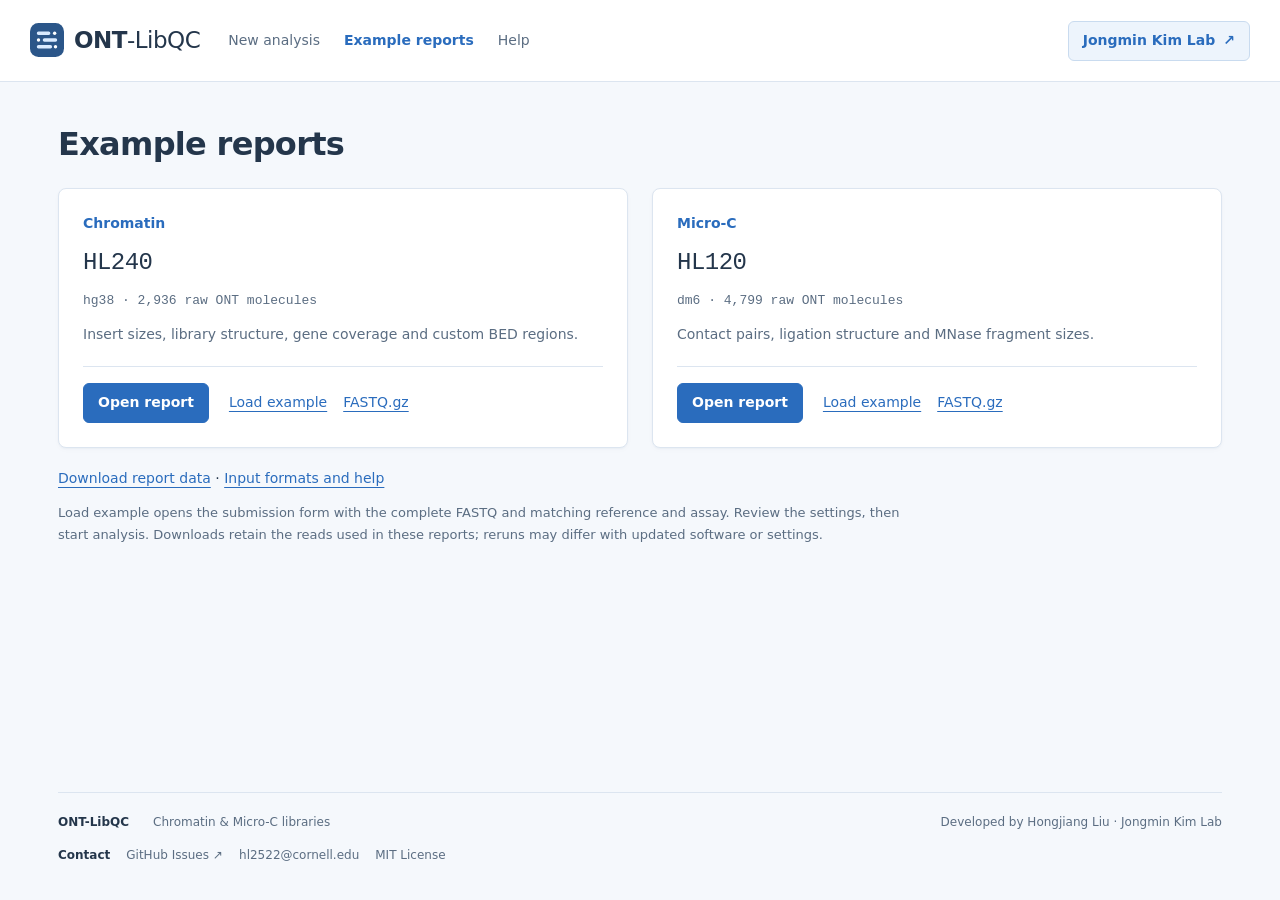
==== commit c100a036: "Improve portal access, examples, and report presentation" ====
--- a/example_report/index.html
+++ b/example_report/index.html
@@ -4,12 +4,12 @@
 <meta charset="utf-8">
 <meta name="viewport" content="width=device-width,initial-scale=1">
 <meta name="description" content="Example Chromatin and Micro-C reports from ONT-LibQC.">
-<meta name="theme-color" content="#123a45">
+<meta name="theme-color" content="#2b5689">
 <title>Example reports · ONT-LibQC</title>
 <link rel="icon" type="image/svg+xml" href="assets/ont-libqc-mark.svg">
 <style>
 /* Keep the portal's typography and navigation available in the offline bundle. */
-:root{color-scheme:light;--ink:#152f39;--muted:#5d717a;--line:#dce5e9;--blue:#117478;--deep:#123a45;--wash:#f2f6f8;--white:#fff;--radius-panel:8px;--radius-control:6px;--font-mono:ui-monospace,"SFMono-Regular",Menlo,Consolas,"Liberation Mono",monospace}
+:root{color-scheme:light;--ink:#24364b;--muted:#5b6d82;--line:#dce5f0;--blue:#2a6cbd;--blue-soft:#edf4fc;--primary-hover:#225ca4;--surface-shadow:0 1px 2px #24476d0a,0 2px 6px #24476d05;--deep:#285e9e;--wash:#f5f8fc;--white:#fff;--radius-panel:8px;--radius-control:6px;--font-mono:ui-monospace,"SFMono-Regular",Menlo,Consolas,"Liberation Mono",monospace}
 *{box-sizing:border-box}
 body{margin:0;min-height:100vh;min-height:100svh;display:flex;flex-direction:column;background:var(--wash);color:var(--ink);font:16px/1.55 Inter,ui-sans-serif,system-ui,-apple-system,BlinkMacSystemFont,"Segoe UI",sans-serif}
 h1,h2,p{margin:0}
@@ -23,19 +23,18 @@
 .topbar nav a{display:inline-flex;align-items:center;min-height:40px;gap:4px;white-space:nowrap;font-size:14px;color:var(--muted);text-decoration:none;transition:color 180ms ease}
 .topbar nav a:hover,.topbar nav a[aria-current=page]{color:var(--blue)}
 .topbar nav a[aria-current=page]{font-weight:600}
-.lab-button{display:inline-flex;align-items:center;justify-content:center;gap:8px;min-height:40px;padding:8px 14px;border:1px solid #bdd3d9;border-radius:var(--radius-control);background:#f2f8f8;color:var(--blue);font-size:14px;font-weight:600;text-decoration:none;white-space:nowrap;transition:background-color 180ms ease,border-color 180ms ease}
-.lab-button:hover{background:#e4f1f0;border-color:var(--blue)}
+.lab-button{display:inline-flex;align-items:center;justify-content:center;gap:8px;min-height:40px;padding:8px 14px;border:1px solid #c9dbef;border-radius:var(--radius-control);background:#edf4fc;color:var(--blue);font-size:14px;font-weight:600;text-decoration:none;white-space:nowrap;transition:background-color 180ms ease,border-color 180ms ease}
+.lab-button:hover{background:#e1edfc;border-color:var(--blue)}
 .lab-name-short{display:none}
 main{flex:1;width:100%;max-width:1220px;margin:0 auto;padding:42px 28px 70px}
 .page-heading{margin-bottom:24px}
 .example-grid{display:grid;grid-template-columns:repeat(2,minmax(0,1fr));gap:24px}
-.example-card{display:flex;flex-direction:column;gap:12px;min-width:0;padding:24px;border:1px solid var(--line);border-radius:var(--radius-panel);background:var(--white);text-decoration:none;transition:border-color 180ms ease,background-color 180ms ease}
-.example-card:hover{border-color:#80b4b5;background:#fcfefe}
+.example-card{box-shadow:var(--surface-shadow);display:flex;flex-direction:column;gap:12px;min-width:0;padding:24px;border:1px solid var(--line);border-radius:var(--radius-panel);background:var(--white);text-decoration:none;transition:border-color 180ms ease,background-color 180ms ease}
+.example-card:hover{border-color:#9bbce4;background:#fcfefe}
 .sample-kind{color:var(--blue);font-size:14px;font-weight:600}
 .example-card h2{font-family:var(--font-mono);font-size:24px;line-height:1.35;font-weight:500;letter-spacing:-.5px}
 .sample-meta{font-family:var(--font-mono);font-size:13px;font-variant-numeric:tabular-nums;color:var(--muted)}
 .card-description{flex:1;color:var(--muted);font-size:14px;line-height:1.65}
-.card-action{display:flex;justify-content:space-between;gap:16px;margin-top:8px;padding-top:16px;border-top:1px solid var(--line);color:var(--blue);font-size:14px;font-weight:600}
 .report-data{margin-top:20px;font-size:14px}
 .report-data a{color:var(--blue)}
 footer{width:calc(100% - 56px);max-width:1164px;margin:0 auto;border-top:1px solid var(--line);padding:20px 0 30px;display:flex;flex-wrap:wrap;align-items:baseline;gap:10px 24px;color:var(--muted);font-size:12px}
@@ -64,36 +63,45 @@
 @media(max-width:300px){.topbar{grid-template-columns:1fr}.topbar .lab-button{grid-column:1;grid-row:2;justify-self:start}.topbar nav{grid-row:3;flex-wrap:wrap;gap:8px 16px}.footer-credit{white-space:normal}}
 @media(prefers-reduced-motion:reduce){.example-card,.lab-button,.topbar nav a{transition:none}}
 @media print{body{background:white;min-height:0}.topbar .lab-button,.topbar nav,.footer-contact{display:none}.example-card{break-inside:avoid}main{padding-block:24px}}
+/* Report viewing is the primary action; reruns and source reads stay alongside it. */
+.card-actions{display:flex;align-items:center;flex-wrap:wrap;gap:10px 20px;margin-top:8px;padding-top:16px;border-top:1px solid var(--line);font-size:14px;color:var(--blue)}
+.card-actions a{min-height:40px;display:inline-flex;align-items:center}
+.open-report{justify-content:center;padding:8px 14px;border:1px solid var(--blue);border-radius:var(--radius-control);background:var(--blue);color:var(--white);text-decoration:none;font-weight:550;transition:background-color 180ms ease,border-color 180ms ease}
+.open-report:hover{background:var(--primary-hover);border-color:var(--primary-hover)}
+.card-secondary{display:flex;align-items:center;flex-wrap:wrap;gap:6px 16px}
+.card-secondary a:hover{color:var(--deep)}
+.example-note{color:var(--muted);font-size:13px;line-height:1.7;max-width:850px;margin-top:12px}
+@media(prefers-reduced-motion:reduce){.open-report{transition:none}}
 </style>
 </head>
 <body>
 <header class="topbar">
  <a class="brand" href="https://ontlibqc.org/"><img src="assets/ont-libqc-mark.svg" width="34" height="34" alt=""><span>ONT<span class="brand-light">-LibQC</span></span></a>
- <nav aria-label="Main navigation"><a href="https://ontlibqc.org/">New analysis</a><a href="index.html" aria-current="page">Example reports</a></nav>
+ <nav aria-label="Main navigation"><a href="https://ontlibqc.org/">New analysis</a><a href="index.html" aria-current="page">Example reports</a><a href="https://ontlibqc.org/help">Help</a></nav>
  <a class="lab-button" href="https://jongminkimlab.org/" target="_blank" rel="noopener noreferrer" aria-label="Jongmin Kim Lab (opens in a new tab)"><span class="lab-name-long">Jongmin Kim Lab</span><span class="lab-name-short" aria-hidden="true">Kim Lab</span><span aria-hidden="true">↗</span></a>
 </header>
 <main>
  <div class="page-heading"><h1>Example reports</h1></div>
  <div class="example-grid">
-  <a class="example-card" href="samples/HL240.html" aria-label="Open HL240 Chromatin report">
+  <article class="example-card">
    <span class="sample-kind">Chromatin</span>
    <h2>HL240</h2><p class="sample-meta">hg38 · 2,936 raw ONT molecules</p>
    <p class="card-description">Insert sizes, library structure, gene coverage and custom BED regions.</p>
-   <span class="card-action">Open report <span aria-hidden="true">→</span></span>
-  </a>
-  <a class="example-card" href="samples/HL120.html" aria-label="Open HL120 Micro-C report">
+   <div class="card-actions"><a class="open-report" href="samples/HL240.html" target="_blank" rel="noopener noreferrer" aria-label="Open HL240 report (opens in a new tab)" title="Opens in a new tab">Open report</a><div class="card-secondary"><a href="https://ontlibqc.org/?example=HL240" aria-label="Load HL240 example">Load example</a><a href="https://ontlibqc.org/example-inputs/HL240.fastq.gz" download aria-label="Download HL240 FASTQ">FASTQ.gz</a></div></div>
+  </article>
+  <article class="example-card">
    <span class="sample-kind">Micro-C</span>
    <h2>HL120</h2><p class="sample-meta">dm6 · 4,799 raw ONT molecules</p>
    <p class="card-description">Contact pairs, ligation structure and MNase fragment sizes.</p>
-   <span class="card-action">Open report <span aria-hidden="true">→</span></span>
-  </a>
+   <div class="card-actions"><a class="open-report" href="samples/HL120.html" target="_blank" rel="noopener noreferrer" aria-label="Open HL120 report (opens in a new tab)" title="Opens in a new tab">Open report</a><div class="card-secondary"><a href="https://ontlibqc.org/?example=HL120" aria-label="Load HL120 example">Load example</a><a href="https://ontlibqc.org/example-inputs/HL120.fastq.gz" download aria-label="Download HL120 FASTQ">FASTQ.gz</a></div></div>
+  </article>
  </div>
- <p class="report-data"><a href="downloads.html">Download report data</a></p>
+ <p class="report-data"><a href="downloads.html">Download report data</a> · <a href="https://ontlibqc.org/help">Input formats and help</a></p><p class="example-note">Load example opens the submission form with the complete FASTQ and matching reference and assay. Review the settings, then start analysis. Downloads retain the reads used in these reports; reruns may differ with updated software or settings.</p>
 </main>
 <footer>
  <span>ONT-LibQC</span><span class="footer-description">Chromatin &amp; Micro-C libraries</span>
  <span class="footer-credit" aria-label="Developed by Hongjiang Liu at Jongmin Kim Lab"><span class="credit-prefix">Developed by </span>Hongjiang Liu · <span class="lab-name-long">Jongmin Kim Lab</span><span class="lab-name-short" aria-hidden="true">Kim Lab</span></span>
- <nav class="footer-contact" aria-label="Contact"><span>Contact</span><a href="https://github.com/Shall-We-Dance/ONT-LibQC/issues" target="_blank" rel="noopener noreferrer">GitHub Issues <span aria-hidden="true">↗</span></a><a href="mailto:hl2522@cornell.edu">hl2522@cornell.edu</a></nav>
+ <nav class="footer-contact" aria-label="Contact"><span>Contact</span><a href="https://github.com/Shall-We-Dance/ONT-LibQC/issues" target="_blank" rel="noopener noreferrer">GitHub Issues <span aria-hidden="true">↗</span></a><a href="mailto:hl2522@cornell.edu">hl2522@cornell.edu</a><a href="https://ontlibqc.org/license">MIT License</a></nav>
 </footer>
 </body>
 </html>
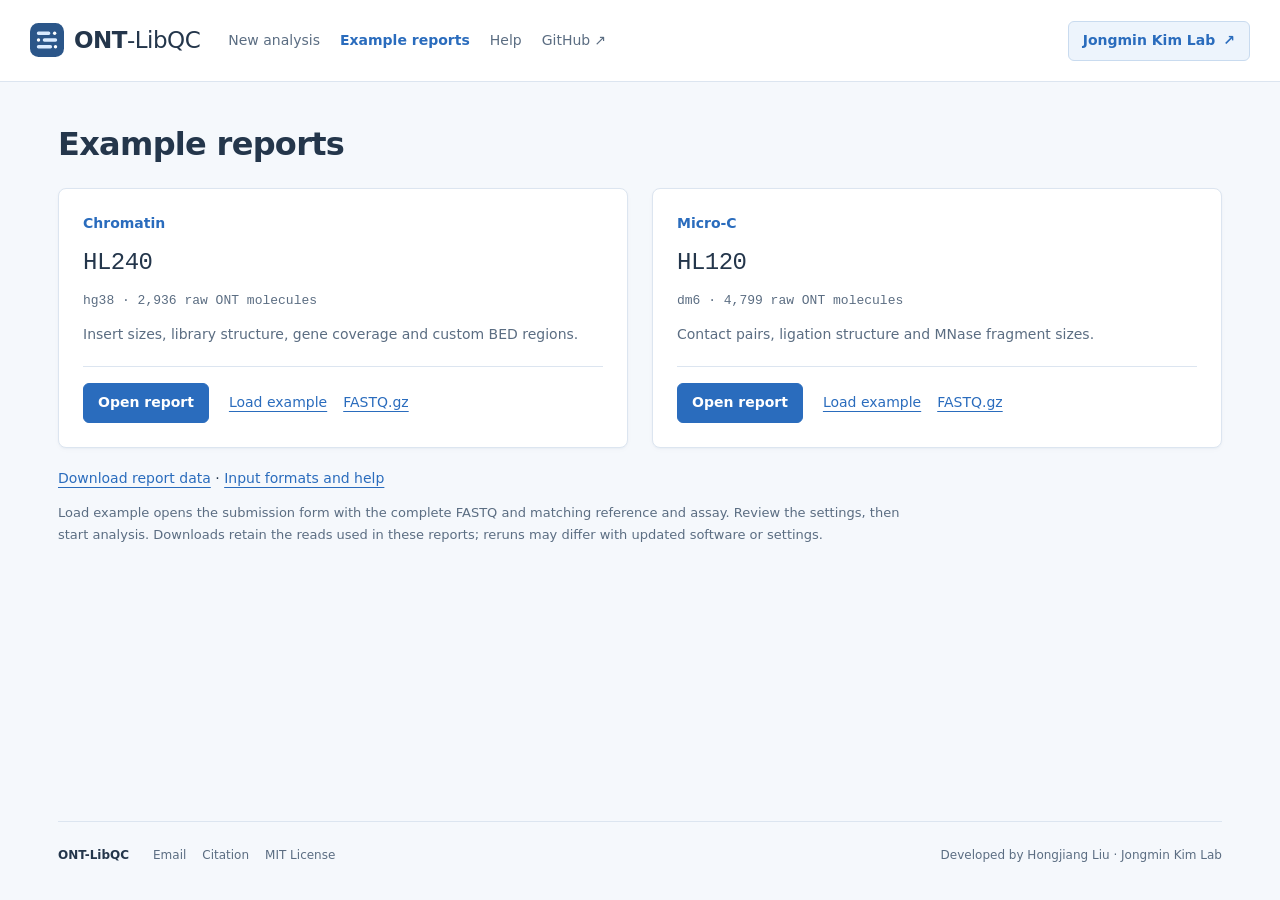
==== commit 04d1b2b6: "Add PDF export and polish portal report delivery" ====
--- a/example_report/index.html
+++ b/example_report/index.html
@@ -40,10 +40,9 @@
 footer{width:calc(100% - 56px);max-width:1164px;margin:0 auto;border-top:1px solid var(--line);padding:20px 0 30px;display:flex;flex-wrap:wrap;align-items:baseline;gap:10px 24px;color:var(--muted);font-size:12px}
 footer>span:first-child{font-weight:700;color:var(--ink)}
 .footer-credit{flex:1 1 auto;min-width:0;margin-left:auto;text-align:right;white-space:nowrap}
-.footer-contact{flex:1 0 100%;min-width:0;display:flex;flex-wrap:wrap;align-items:center;gap:2px 16px;line-height:1.65}
-.footer-contact>span{font-weight:600;color:var(--ink)}
-.footer-contact a{display:inline-flex;align-items:center;gap:4px;min-height:28px;text-decoration:none;white-space:nowrap}
-.footer-contact a:hover{color:var(--blue);text-decoration:underline}
+.footer-links{flex:0 1 auto;min-width:0;margin:0;display:flex;flex-wrap:wrap;align-items:center;gap:2px 16px;line-height:1.65}
+.footer-links a{display:inline-flex;align-items:center;gap:4px;min-height:28px;text-decoration:none;white-space:nowrap}
+.footer-links a:hover{color:var(--blue);text-decoration:underline}
 @media(max-width:1050px){.topbar{gap:12px 20px}.topbar nav{gap:18px}}
 @media(max-width:900px){.topbar{padding-inline:24px}}
 @media(max-width:740px){
@@ -56,13 +55,14 @@
  .lab-name-long{display:none}.lab-name-short{display:inline}
  main{padding:30px 18px 45px}.example-grid{gap:18px}
  footer{width:auto;align-items:center;margin:0 18px;padding:18px 0 26px;column-gap:12px}
- .footer-description,.credit-prefix{display:none}
+ .credit-prefix{display:none}
  footer>span:first-child{white-space:nowrap}.footer-credit{line-height:1.5}
 }
 @media(max-width:650px){.example-grid{grid-template-columns:minmax(0,1fr)}.example-card{padding:20px}}
+@media(max-width:470px){footer .footer-credit{display:none}}
 @media(max-width:300px){.topbar{grid-template-columns:1fr}.topbar .lab-button{grid-column:1;grid-row:2;justify-self:start}.topbar nav{grid-row:3;flex-wrap:wrap;gap:8px 16px}.footer-credit{white-space:normal}}
 @media(prefers-reduced-motion:reduce){.example-card,.lab-button,.topbar nav a{transition:none}}
-@media print{body{background:white;min-height:0}.topbar .lab-button,.topbar nav,.footer-contact{display:none}.example-card{break-inside:avoid}main{padding-block:24px}}
+@media print{body{background:white;min-height:0}.topbar .lab-button,.topbar nav,.footer-links{display:none}.example-card{break-inside:avoid}main{padding-block:24px}}
 /* Report viewing is the primary action; reruns and source reads stay alongside it. */
 .card-actions{display:flex;align-items:center;flex-wrap:wrap;gap:10px 20px;margin-top:8px;padding-top:16px;border-top:1px solid var(--line);font-size:14px;color:var(--blue)}
 .card-actions a{min-height:40px;display:inline-flex;align-items:center}
@@ -72,12 +72,17 @@
 .card-secondary a:hover{color:var(--deep)}
 .example-note{color:var(--muted);font-size:13px;line-height:1.7;max-width:850px;margin-top:12px}
 @media(prefers-reduced-motion:reduce){.open-report{transition:none}}
+
+/* Source and citation links share the existing navigation rhythm. */
+.topbar nav{flex-wrap:wrap;column-gap:20px;row-gap:2px}
+@media(max-width:740px){.topbar nav{column-gap:18px;row-gap:2px}}
+@media(max-width:470px){.topbar nav{column-gap:14px}.topbar nav a{font-size:13px}}
 </style>
 </head>
 <body>
 <header class="topbar">
  <a class="brand" href="https://ontlibqc.org/"><img src="assets/ont-libqc-mark.svg" width="34" height="34" alt=""><span>ONT<span class="brand-light">-LibQC</span></span></a>
- <nav aria-label="Main navigation"><a href="https://ontlibqc.org/">New analysis</a><a href="index.html" aria-current="page">Example reports</a><a href="https://ontlibqc.org/help">Help</a></nav>
+ <nav aria-label="Main navigation"><a href="https://ontlibqc.org/">New analysis</a><a href="index.html" aria-current="page">Example reports</a><a href="https://ontlibqc.org/help">Help</a><a href="https://github.com/Shall-We-Dance/ONT-LibQC" target="_blank" rel="noopener noreferrer" aria-label="GitHub repository (opens in a new tab)">GitHub <span aria-hidden="true">↗</span></a></nav>
  <a class="lab-button" href="https://jongminkimlab.org/" target="_blank" rel="noopener noreferrer" aria-label="Jongmin Kim Lab (opens in a new tab)"><span class="lab-name-long">Jongmin Kim Lab</span><span class="lab-name-short" aria-hidden="true">Kim Lab</span><span aria-hidden="true">↗</span></a>
 </header>
 <main>
@@ -98,10 +103,6 @@
  </div>
  <p class="report-data"><a href="downloads.html">Download report data</a> · <a href="https://ontlibqc.org/help">Input formats and help</a></p><p class="example-note">Load example opens the submission form with the complete FASTQ and matching reference and assay. Review the settings, then start analysis. Downloads retain the reads used in these reports; reruns may differ with updated software or settings.</p>
 </main>
-<footer>
- <span>ONT-LibQC</span><span class="footer-description">Chromatin &amp; Micro-C libraries</span>
- <span class="footer-credit" aria-label="Developed by Hongjiang Liu at Jongmin Kim Lab"><span class="credit-prefix">Developed by </span>Hongjiang Liu · <span class="lab-name-long">Jongmin Kim Lab</span><span class="lab-name-short" aria-hidden="true">Kim Lab</span></span>
- <nav class="footer-contact" aria-label="Contact"><span>Contact</span><a href="https://github.com/Shall-We-Dance/ONT-LibQC/issues" target="_blank" rel="noopener noreferrer">GitHub Issues <span aria-hidden="true">↗</span></a><a href="mailto:hl2522@cornell.edu">hl2522@cornell.edu</a><a href="https://ontlibqc.org/license">MIT License</a></nav>
-</footer>
+<footer><span>ONT-LibQC</span><nav class="footer-links" aria-label="Footer links"><a href="mailto:hl2522@cornell.edu">Email</a><a href="https://ontlibqc.org/help#cite">Citation</a><a href="https://ontlibqc.org/license">MIT License</a></nav><span class="footer-credit" aria-label="Developed by Hongjiang Liu at Jongmin Kim Lab"><span class="credit-prefix">Developed by </span>Hongjiang Liu · <span class="lab-name-long">Jongmin Kim Lab</span><span class="lab-name-short" aria-hidden="true">Kim Lab</span></span></footer>
 </body>
 </html>
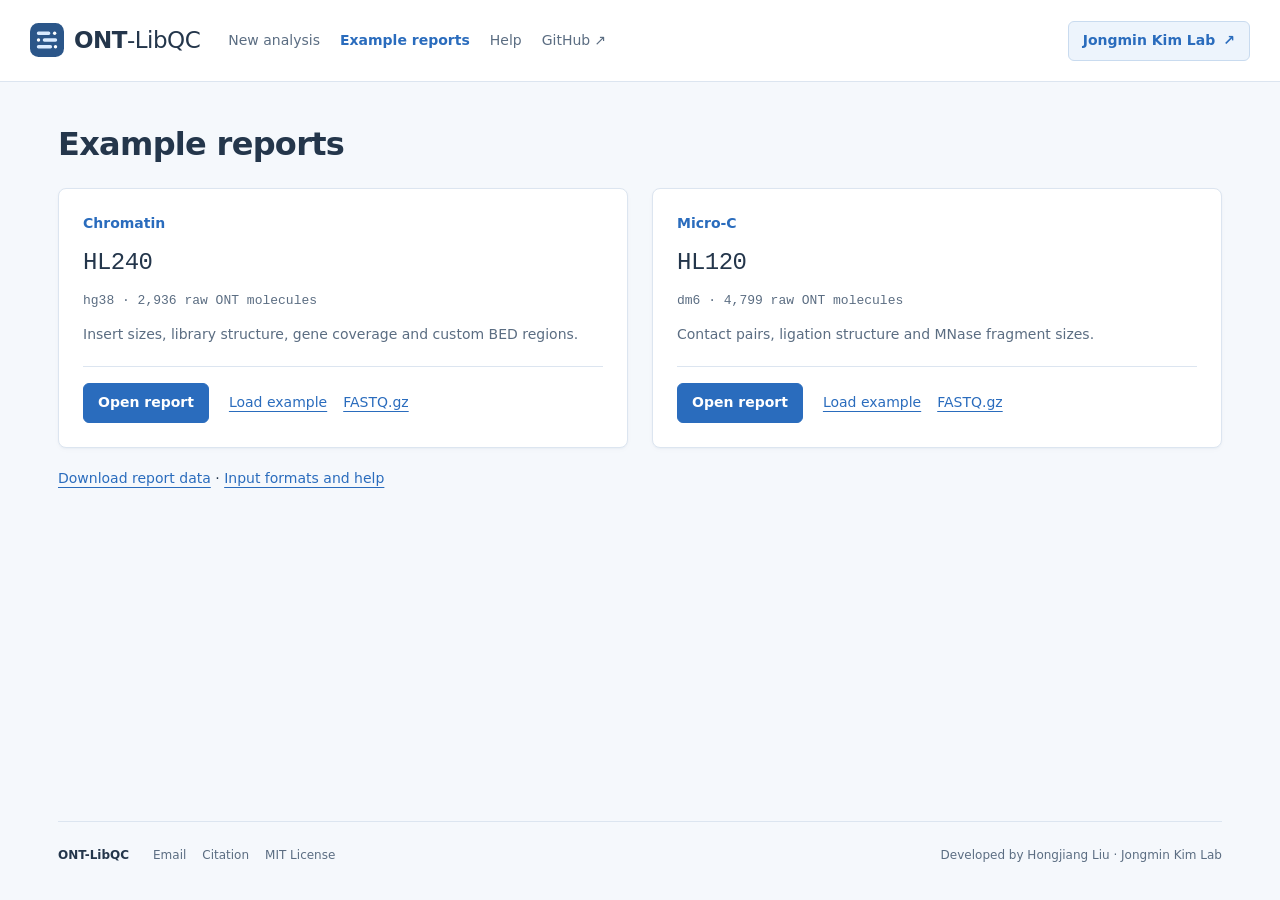
==== commit 9639a92f: "Simplify analysis and report interface copy" ====
--- a/example_report/index.html
+++ b/example_report/index.html
@@ -70,7 +70,6 @@
 .open-report:hover{background:var(--primary-hover);border-color:var(--primary-hover)}
 .card-secondary{display:flex;align-items:center;flex-wrap:wrap;gap:6px 16px}
 .card-secondary a:hover{color:var(--deep)}
-.example-note{color:var(--muted);font-size:13px;line-height:1.7;max-width:850px;margin-top:12px}
 @media(prefers-reduced-motion:reduce){.open-report{transition:none}}
 
 /* Source and citation links share the existing navigation rhythm. */
@@ -101,7 +100,7 @@
    <div class="card-actions"><a class="open-report" href="samples/HL120.html" target="_blank" rel="noopener noreferrer" aria-label="Open HL120 report (opens in a new tab)" title="Opens in a new tab">Open report</a><div class="card-secondary"><a href="https://ontlibqc.org/?example=HL120" aria-label="Load HL120 example">Load example</a><a href="https://ontlibqc.org/example-inputs/HL120.fastq.gz" download aria-label="Download HL120 FASTQ">FASTQ.gz</a></div></div>
   </article>
  </div>
- <p class="report-data"><a href="downloads.html">Download report data</a> · <a href="https://ontlibqc.org/help">Input formats and help</a></p><p class="example-note">Load example opens the submission form with the complete FASTQ and matching reference and assay. Review the settings, then start analysis. Downloads retain the reads used in these reports; reruns may differ with updated software or settings.</p>
+ <p class="report-data"><a href="downloads.html">Download report data</a> · <a href="https://ontlibqc.org/help">Input formats and help</a></p>
 </main>
 <footer><span>ONT-LibQC</span><nav class="footer-links" aria-label="Footer links"><a href="mailto:hl2522@cornell.edu">Email</a><a href="https://ontlibqc.org/help#cite">Citation</a><a href="https://ontlibqc.org/license">MIT License</a></nav><span class="footer-credit" aria-label="Developed by Hongjiang Liu at Jongmin Kim Lab"><span class="credit-prefix">Developed by </span>Hongjiang Liu · <span class="lab-name-long">Jongmin Kim Lab</span><span class="lab-name-short" aria-hidden="true">Kim Lab</span></span></footer>
 </body>
